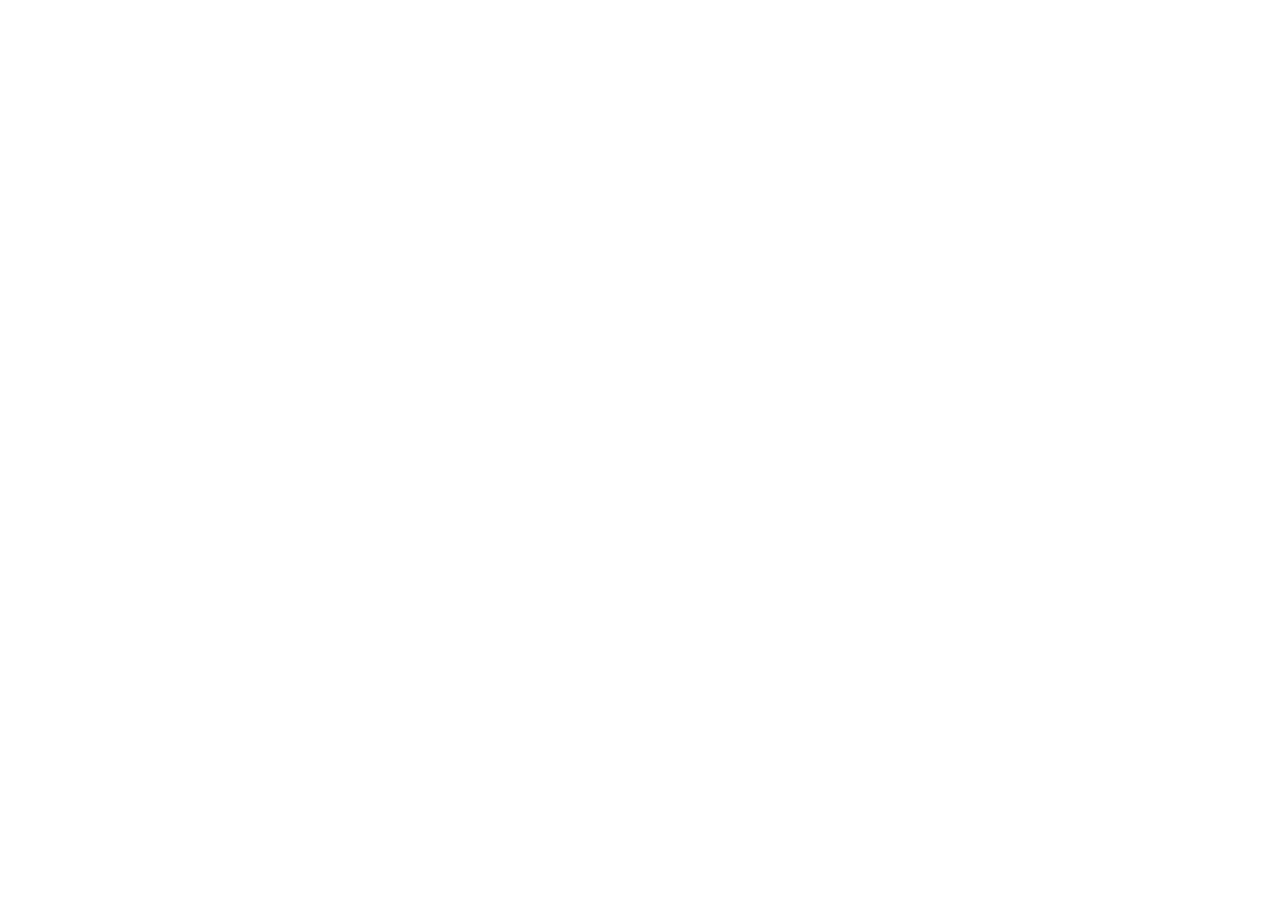
==== index.html @ bff433d9 "Insights/Coach: no savings rate without income, history guard for leaks, debt advice only with known" ====
<!doctype html>
<html lang="en">
  <head>
    <meta charset="UTF-8" />
    <title>Smart Money Organizer</title>
    <meta name="viewport" content="width=device-width, initial-scale=1.0, maximum-scale=1" />
    <link rel="icon" type="image/png" href="/smart-money-organizer/favicon.png" />
    <link rel="manifest" href="/smart-money-organizer/manifest.json" />
    <meta name="theme-color" content="#F5A623" />
    <meta name="apple-mobile-web-app-capable" content="yes" />
    <meta name="apple-mobile-web-app-status-bar-style" content="black-translucent" />
    <meta name="apple-mobile-web-app-title" content="Smart Money Organizer" />
    <link rel="apple-touch-icon" sizes="180x180" href="/smart-money-organizer/apple-touch-icon.png" />
    <link rel="preconnect" href="https://fonts.googleapis.com" />
    <link rel="preconnect" href="https://fonts.gstatic.com" crossorigin />
    <link
      href="https://fonts.googleapis.com/css2?family=Architects+Daughter&family=DM+Sans:ital,opsz,wght@0,9..40,100..1000;1,9..40,100..1000&family=Fira+Code:wght@300..700&family=Geist+Mono:wght@100..900&family=Geist:wght@100..900&family=IBM+Plex+Mono:ital,wght@0,100;0,200;0,300;0,400;0,500;0,600;0,700;1,100;1,200;1,300;1,400;1,500;1,600;1,700&family=IBM+Plex+Sans:ital,wght@0,100..700;1,100..700&family=Inter:ital,opsz,wght@0,14..32,100..900;1,14..32,100..900&family=JetBrains+Mono:ital,wght@0,100..800;1,100..800&family=Libre+Baskerville:ital,wght@0,400;0,700;1,400&family=Lora:ital,wght@0,400..700;1,400..700&family=Merriweather:ital,opsz,wght@0,18..144,300..900;1,18..144,300..900&family=Montserrat:ital,wght@0,100..900;1,100..900&family=Open+Sans:ital,wght@0,300..800;1,300..800&family=Outfit:wght@100..900&family=Oxanium:wght@200..800&family=Playfair+Display:ital,wght@0,400..900;1,400..900&family=Plus+Jakarta+Sans:ital,wght@0,200..800;1,200..800&family=Poppins:ital,wght@0,100;0,200;0,300;0,400;0,500;0,600;0,700;0,800;0,900;1,100;1,200;1,300;1,400;1,500;1,600;1,700;1,800;1,900&family=Roboto+Mono:ital,wght@0,100..700;1,100..700&family=Roboto:ital,wght@0,100..900;1,100..900&family=Source+Code+Pro:ital,wght@0,200..900;1,200..900&family=Source+Serif+4:ital,opsz,wght@0,8..60,200..900;1,8..60,200..900&family=Space+Grotesk:wght@300..700&family=Space+Mono:ital,wght@0,400;0,700;1,400;1,700&display=swap"
      rel="stylesheet"
    />
    <script>window.__SMO_BUNDLE__="/smart-money-organizer/assets/app-67da64e7.js";window.__SMO_LOGO__="/smart-money-organizer/assets/IMG_1887-Bdy14gCk.jpeg";</script>
    <script type="module" crossorigin src="/smart-money-organizer/assets/cloud-de3848f5.js"></script>
    <link rel="stylesheet" crossorigin href="/smart-money-organizer/assets/index-DbsdPpE1.css">
  </head>
  <body>
    <div id="root"></div>
  </body>
</html>
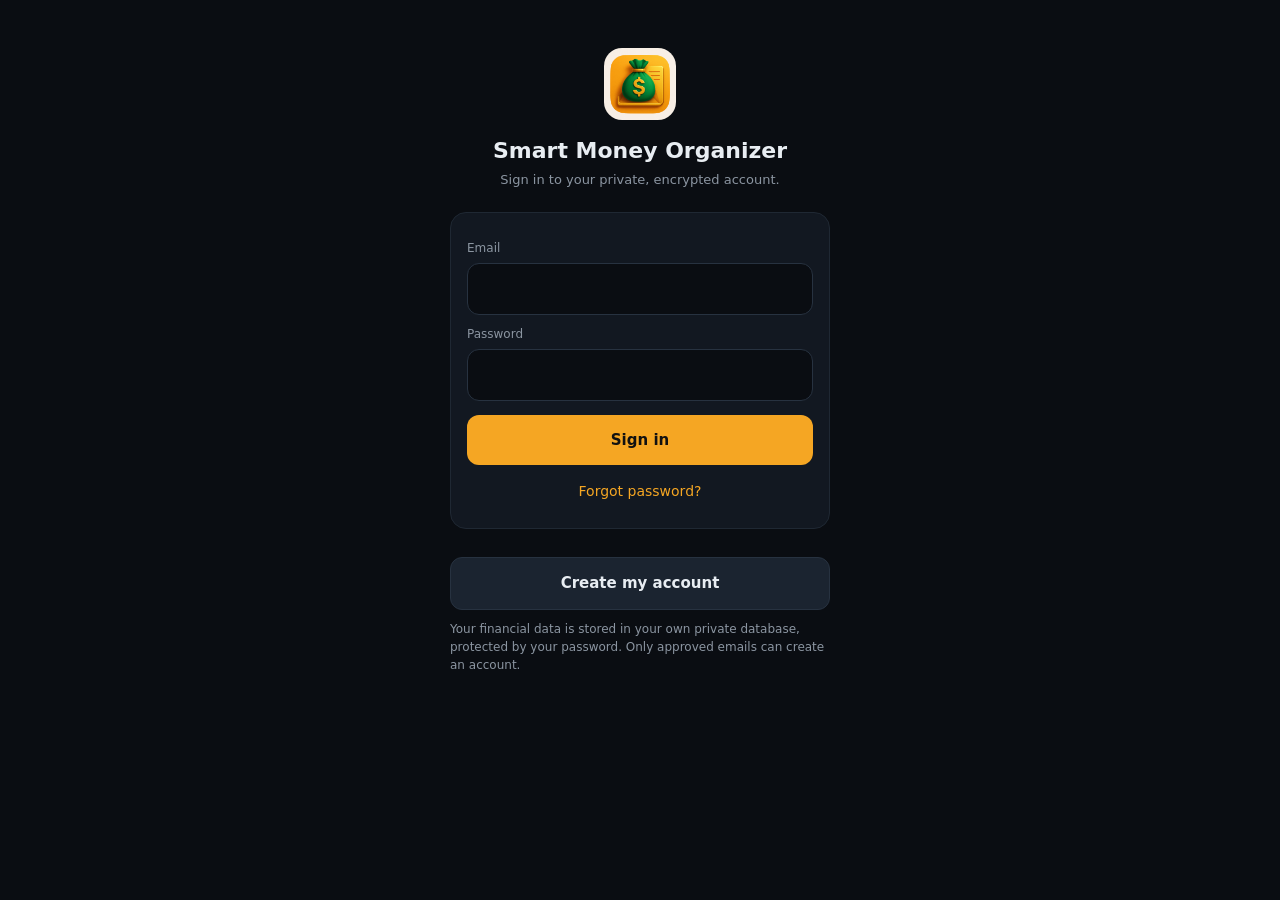
==== commit 6f96f18d: "Use relative asset paths so the app works on a custom domain" ====
--- a/index.html
+++ b/index.html
@@ -4,22 +4,22 @@
     <meta charset="UTF-8" />
     <title>Smart Money Organizer</title>
     <meta name="viewport" content="width=device-width, initial-scale=1.0, maximum-scale=1" />
-    <link rel="icon" type="image/png" href="/smart-money-organizer/favicon.png" />
-    <link rel="manifest" href="/smart-money-organizer/manifest.json" />
+    <link rel="icon" type="image/png" href="./favicon.png" />
+    <link rel="manifest" href="./manifest.json" />
     <meta name="theme-color" content="#F5A623" />
     <meta name="apple-mobile-web-app-capable" content="yes" />
     <meta name="apple-mobile-web-app-status-bar-style" content="black-translucent" />
     <meta name="apple-mobile-web-app-title" content="Smart Money Organizer" />
-    <link rel="apple-touch-icon" sizes="180x180" href="/smart-money-organizer/apple-touch-icon.png" />
+    <link rel="apple-touch-icon" sizes="180x180" href="./apple-touch-icon.png" />
     <link rel="preconnect" href="https://fonts.googleapis.com" />
     <link rel="preconnect" href="https://fonts.gstatic.com" crossorigin />
     <link
       href="https://fonts.googleapis.com/css2?family=Architects+Daughter&family=DM+Sans:ital,opsz,wght@0,9..40,100..1000;1,9..40,100..1000&family=Fira+Code:wght@300..700&family=Geist+Mono:wght@100..900&family=Geist:wght@100..900&family=IBM+Plex+Mono:ital,wght@0,100;0,200;0,300;0,400;0,500;0,600;0,700;1,100;1,200;1,300;1,400;1,500;1,600;1,700&family=IBM+Plex+Sans:ital,wght@0,100..700;1,100..700&family=Inter:ital,opsz,wght@0,14..32,100..900;1,14..32,100..900&family=JetBrains+Mono:ital,wght@0,100..800;1,100..800&family=Libre+Baskerville:ital,wght@0,400;0,700;1,400&family=Lora:ital,wght@0,400..700;1,400..700&family=Merriweather:ital,opsz,wght@0,18..144,300..900;1,18..144,300..900&family=Montserrat:ital,wght@0,100..900;1,100..900&family=Open+Sans:ital,wght@0,300..800;1,300..800&family=Outfit:wght@100..900&family=Oxanium:wght@200..800&family=Playfair+Display:ital,wght@0,400..900;1,400..900&family=Plus+Jakarta+Sans:ital,wght@0,200..800;1,200..800&family=Poppins:ital,wght@0,100;0,200;0,300;0,400;0,500;0,600;0,700;0,800;0,900;1,100;1,200;1,300;1,400;1,500;1,600;1,700;1,800;1,900&family=Roboto+Mono:ital,wght@0,100..700;1,100..700&family=Roboto:ital,wght@0,100..900;1,100..900&family=Source+Code+Pro:ital,wght@0,200..900;1,200..900&family=Source+Serif+4:ital,opsz,wght@0,8..60,200..900;1,8..60,200..900&family=Space+Grotesk:wght@300..700&family=Space+Mono:ital,wght@0,400;0,700;1,400;1,700&display=swap"
       rel="stylesheet"
     />
-    <script>window.__SMO_BUNDLE__="/smart-money-organizer/assets/app-67da64e7.js";window.__SMO_LOGO__="/smart-money-organizer/assets/IMG_1887-Bdy14gCk.jpeg";</script>
-    <script type="module" crossorigin src="/smart-money-organizer/assets/cloud-de3848f5.js"></script>
-    <link rel="stylesheet" crossorigin href="/smart-money-organizer/assets/index-DbsdPpE1.css">
+    <script>window.__SMO_BUNDLE__=new URL("assets/app-7d47dd9f.js",document.baseURI).href;window.__SMO_LOGO__=new URL("assets/IMG_1887-Bdy14gCk.jpeg",document.baseURI).href;</script>
+    <script type="module" crossorigin src="./assets/cloud-d3096a72.js"></script>
+    <link rel="stylesheet" crossorigin href="./assets/index-DbsdPpE1.css">
   </head>
   <body>
     <div id="root"></div>
--- a/assets/index-DbsdPpE1.css
+++ b/assets/index-DbsdPpE1.css
@@ -0,0 +1 @@
+*,:before,:after{--tw-border-spacing-x: 0;--tw-border-spacing-y: 0;--tw-translate-x: 0;--tw-translate-y: 0;--tw-rotate: 0;--tw-skew-x: 0;--tw-skew-y: 0;--tw-scale-x: 1;--tw-scale-y: 1;--tw-pan-x: ;--tw-pan-y: ;--tw-pinch-zoom: ;--tw-scroll-snap-strictness: proximity;--tw-gradient-from-position: ;--tw-gradient-via-position: ;--tw-gradient-to-position: ;--tw-ordinal: ;--tw-slashed-zero: ;--tw-numeric-figure: ;--tw-numeric-spacing: ;--tw-numeric-fraction: ;--tw-ring-inset: ;--tw-ring-offset-width: 0px;--tw-ring-offset-color: #fff;--tw-ring-color: rgb(59 130 246 / .5);--tw-ring-offset-shadow: 0 0 #0000;--tw-ring-shadow: 0 0 #0000;--tw-shadow: 0 0 #0000;--tw-shadow-colored: 0 0 #0000;--tw-blur: ;--tw-brightness: ;--tw-contrast: ;--tw-grayscale: ;--tw-hue-rotate: ;--tw-invert: ;--tw-saturate: ;--tw-sepia: ;--tw-drop-shadow: ;--tw-backdrop-blur: ;--tw-backdrop-brightness: ;--tw-backdrop-contrast: ;--tw-backdrop-grayscale: ;--tw-backdrop-hue-rotate: ;--tw-backdrop-invert: ;--tw-backdrop-opacity: ;--tw-backdrop-saturate: ;--tw-backdrop-sepia: ;--tw-contain-size: ;--tw-contain-layout: ;--tw-contain-paint: ;--tw-contain-style: }::backdrop{--tw-border-spacing-x: 0;--tw-border-spacing-y: 0;--tw-translate-x: 0;--tw-translate-y: 0;--tw-rotate: 0;--tw-skew-x: 0;--tw-skew-y: 0;--tw-scale-x: 1;--tw-scale-y: 1;--tw-pan-x: ;--tw-pan-y: ;--tw-pinch-zoom: ;--tw-scroll-snap-strictness: proximity;--tw-gradient-from-position: ;--tw-gradient-via-position: ;--tw-gradient-to-position: ;--tw-ordinal: ;--tw-slashed-zero: ;--tw-numeric-figure: ;--tw-numeric-spacing: ;--tw-numeric-fraction: ;--tw-ring-inset: ;--tw-ring-offset-width: 0px;--tw-ring-offset-color: #fff;--tw-ring-color: rgb(59 130 246 / .5);--tw-ring-offset-shadow: 0 0 #0000;--tw-ring-shadow: 0 0 #0000;--tw-shadow: 0 0 #0000;--tw-shadow-colored: 0 0 #0000;--tw-blur: ;--tw-brightness: ;--tw-contrast: ;--tw-grayscale: ;--tw-hue-rotate: ;--tw-invert: ;--tw-saturate: ;--tw-sepia: ;--tw-drop-shadow: ;--tw-backdrop-blur: ;--tw-backdrop-brightness: ;--tw-backdrop-contrast: ;--tw-backdrop-grayscale: ;--tw-backdrop-hue-rotate: ;--tw-backdrop-invert: ;--tw-backdrop-opacity: ;--tw-backdrop-saturate: ;--tw-backdrop-sepia: ;--tw-contain-size: ;--tw-contain-layout: ;--tw-contain-paint: ;--tw-contain-style: }*,:before,:after{box-sizing:border-box;border-width:0;border-style:solid;border-color:#e5e7eb}:before,:after{--tw-content: ""}html,:host{line-height:1.5;-webkit-text-size-adjust:100%;-moz-tab-size:4;-o-tab-size:4;tab-size:4;font-family:var(--font-sans);font-feature-settings:normal;font-variation-settings:normal;-webkit-tap-highlight-color:transparent}body{margin:0;line-height:inherit}hr{height:0;color:inherit;border-top-width:1px}abbr:where([title]){-webkit-text-decoration:underline dotted;text-decoration:underline dotted}h1,h2,h3,h4,h5,h6{font-size:inherit;font-weight:inherit}a{color:inherit;text-decoration:inherit}b,strong{font-weight:bolder}code,kbd,samp,pre{font-family:var(--font-mono);font-feature-settings:normal;font-variation-settings:normal;font-size:1em}small{font-size:80%}sub,sup{font-size:75%;line-height:0;position:relative;vertical-align:baseline}sub{bottom:-.25em}sup{top:-.5em}table{text-indent:0;border-color:inherit;border-collapse:collapse}button,input,optgroup,select,textarea{font-family:inherit;font-feature-settings:inherit;font-variation-settings:inherit;font-size:100%;font-weight:inherit;line-height:inherit;letter-spacing:inherit;color:inherit;margin:0;padding:0}button,select{text-transform:none}button,input:where([type=button]),input:where([type=reset]),input:where([type=submit]){-webkit-appearance:button;background-color:transparent;background-image:none}:-moz-focusring{outline:auto}:-moz-ui-invalid{box-shadow:none}progress{vertical-align:baseline}::-webkit-inner-spin-button,::-webkit-outer-spin-button{height:auto}[type=search]{-webkit-appearance:textfield;outline-offset:-2px}::-webkit-search-decoration{-webkit-appearance:none}::-webkit-file-upload-button{-webkit-appearance:button;font:inherit}summary{display:list-item}blockquote,dl,dd,h1,h2,h3,h4,h5,h6,hr,figure,p,pre{margin:0}fieldset{margin:0;padding:0}legend{padding:0}ol,ul,menu{list-style:none;margin:0;padding:0}dialog{padding:0}textarea{resize:vertical}input::-moz-placeholder,textarea::-moz-placeholder{opacity:1;color:#9ca3af}input::placeholder,textarea::placeholder{opacity:1;color:#9ca3af}button,[role=button]{cursor:pointer}:disabled{cursor:default}img,svg,video,canvas,audio,iframe,embed,object{display:block;vertical-align:middle}img,video{max-width:100%;height:auto}[hidden]:where(:not([hidden=until-found])){display:none}:root{--background: 220 20% 8%;--foreground: 210 15% 92%;--card: 220 18% 11%;--card-foreground: 210 15% 92%;--popover: 220 18% 11%;--popover-foreground: 210 15% 92%;--primary: 38 95% 54%;--primary-foreground: 220 20% 8%;--secondary: 220 16% 16%;--secondary-foreground: 210 15% 75%;--muted: 220 16% 16%;--muted-foreground: 210 10% 55%;--accent: 38 95% 54%;--accent-foreground: 220 20% 8%;--destructive: 0 72% 58%;--destructive-foreground: 0 0% 100%;--border: 220 14% 18%;--input: 220 14% 18%;--ring: 38 95% 54%;--radius: .75rem;--emerald: 145 63% 42%;--emerald-glow: 145 63% 42%;--gold: 38 95% 54%;--red: 0 72% 58%;--blue: 210 80% 58%;--purple: 265 70% 65%;--surface-0: 220 20% 6%;--surface-1: 220 18% 9%;--surface-2: 220 16% 12%;--surface-3: 220 14% 16%;--text-primary: 210 15% 92%;--text-muted: 210 10% 55%;--text-faint: 210 8% 35%}.dark{--background: 220 20% 6%;--foreground: 210 15% 92%;--card: 220 18% 9%;--card-foreground: 210 15% 92%;--popover: 220 18% 9%;--popover-foreground: 210 15% 92%;--primary: 38 95% 54%;--primary-foreground: 220 20% 6%;--secondary: 220 16% 14%;--secondary-foreground: 210 15% 75%;--muted: 220 16% 14%;--muted-foreground: 210 10% 50%;--accent: 38 95% 54%;--accent-foreground: 220 20% 6%;--destructive: 0 72% 58%;--destructive-foreground: 0 0% 100%;--border: 220 14% 16%;--input: 220 14% 16%;--ring: 38 95% 54%}*{--tw-border-opacity: 1;border-color:hsl(var(--border) / var(--tw-border-opacity, 1))}html{-webkit-font-smoothing:antialiased;-moz-osx-font-smoothing:grayscale;scroll-behavior:smooth}body{--tw-bg-opacity: 1;background-color:hsl(var(--background) / var(--tw-bg-opacity, 1));--tw-text-opacity: 1;color:hsl(var(--foreground) / var(--tw-text-opacity, 1));font-family:Inter,SF Pro Display,-apple-system,BlinkMacSystemFont,sans-serif;overflow-x:hidden;padding-bottom:env(safe-area-inset-bottom)}#root{min-height:100dvh;display:flex;flex-direction:column}@keyframes ring-fill{0%{stroke-dashoffset:283}to{stroke-dashoffset:var(--target-offset)}}@keyframes pulse-emerald{0%,to{box-shadow:0 0 #f9a71a4d}50%{box-shadow:0 0 0 8px #f9a71a00}}.coach-pulse{animation:pulse-emerald 2s ease-in-out infinite}@keyframes slide-up{0%{transform:translateY(100%);opacity:0}to{transform:translateY(0);opacity:1}}@keyframes count-up{0%{opacity:0;transform:translateY(8px)}to{opacity:1;transform:translateY(0)}}.bottom-nav{padding-bottom:max(.75rem,env(safe-area-inset-bottom))}.scrollbar-hide::-webkit-scrollbar{display:none}.scrollbar-hide{-ms-overflow-style:none;scrollbar-width:none}.negative{color:#e14747}.warning{color:#f9a71a}.sr-only{position:absolute;width:1px;height:1px;padding:0;margin:-1px;overflow:hidden;clip:rect(0,0,0,0);white-space:nowrap;border-width:0}.pointer-events-none{pointer-events:none}.pointer-events-auto{pointer-events:auto}.visible{visibility:visible}.invisible{visibility:hidden}.fixed{position:fixed}.absolute{position:absolute}.relative{position:relative}.inset-0{inset:0}.inset-x-0{left:0;right:0}.inset-y-0{top:0;bottom:0}.-bottom-12{bottom:-3rem}.-left-12{left:-3rem}.-right-12{right:-3rem}.-top-12{top:-3rem}.bottom-0{bottom:0}.bottom-16{bottom:4rem}.bottom-24{bottom:6rem}.left-0{left:0}.left-1{left:.25rem}.left-1\/2{left:50%}.left-2{left:.5rem}.left-3{left:.75rem}.left-\[50\%\]{left:50%}.right-0{right:0}.right-1{right:.25rem}.right-2{right:.5rem}.right-3{right:.75rem}.right-4{right:1rem}.top-0{top:0}.top-1\.5{top:.375rem}.top-1\/2{top:50%}.top-2{top:.5rem}.top-3\.5{top:.875rem}.top-4{top:1rem}.top-\[1px\]{top:1px}.top-\[50\%\]{top:50%}.top-\[60\%\]{top:60%}.top-full{top:100%}.-z-10{z-index:-10}.z-10{z-index:10}.z-20{z-index:20}.z-40{z-index:40}.z-50{z-index:50}.z-\[100\]{z-index:100}.z-\[1\]{z-index:1}.-mx-1{margin-left:-.25rem;margin-right:-.25rem}.mx-2{margin-left:.5rem;margin-right:.5rem}.mx-3\.5{margin-left:.875rem;margin-right:.875rem}.mx-4{margin-left:1rem;margin-right:1rem}.mx-auto{margin-left:auto;margin-right:auto}.my-0\.5{margin-top:.125rem;margin-bottom:.125rem}.my-1{margin-top:.25rem;margin-bottom:.25rem}.-ml-4{margin-left:-1rem}.-mt-4{margin-top:-1rem}.mb-1{margin-bottom:.25rem}.mb-2{margin-bottom:.5rem}.mb-3{margin-bottom:.75rem}.mb-4{margin-bottom:1rem}.ml-1{margin-left:.25rem}.ml-2{margin-left:.5rem}.ml-auto{margin-left:auto}.mr-2{margin-right:.5rem}.mt-0\.5{margin-top:.125rem}.mt-1{margin-top:.25rem}.mt-1\.5{margin-top:.375rem}.mt-2{margin-top:.5rem}.mt-24{margin-top:6rem}.mt-3{margin-top:.75rem}.mt-4{margin-top:1rem}.mt-6{margin-top:1.5rem}.mt-8{margin-top:2rem}.mt-auto{margin-top:auto}.block{display:block}.inline{display:inline}.flex{display:flex}.inline-flex{display:inline-flex}.table{display:table}.grid{display:grid}.hidden{display:none}.aspect-square{aspect-ratio:1 / 1}.aspect-video{aspect-ratio:16 / 9}.size-4{width:1rem;height:1rem}.h-1{height:.25rem}.h-1\.5{height:.375rem}.h-10{height:2.5rem}.h-11{height:2.75rem}.h-12{height:3rem}.h-14{height:3.5rem}.h-16{height:4rem}.h-2{height:.5rem}.h-2\.5{height:.625rem}.h-20{height:5rem}.h-3{height:.75rem}.h-3\.5{height:.875rem}.h-32{height:8rem}.h-4{height:1rem}.h-40{height:10rem}.h-5{height:1.25rem}.h-6{height:1.5rem}.h-7{height:1.75rem}.h-8{height:2rem}.h-9{height:2.25rem}.h-\[100dvh\]{height:100dvh}.h-\[1px\]{height:1px}.h-\[var\(--radix-navigation-menu-viewport-height\)\]{height:var(--radix-navigation-menu-viewport-height)}.h-\[var\(--radix-select-trigger-height\)\]{height:var(--radix-select-trigger-height)}.h-auto{height:auto}.h-full{height:100%}.h-px{height:1px}.h-svh{height:100svh}.max-h-24{max-height:6rem}.max-h-\[--radix-context-menu-content-available-height\]{max-height:var(--radix-context-menu-content-available-height)}.max-h-\[--radix-select-content-available-height\]{max-height:var(--radix-select-content-available-height)}.max-h-\[300px\]{max-height:300px}.max-h-\[90vh\]{max-height:90vh}.max-h-\[92vh\]{max-height:92vh}.max-h-\[var\(--radix-dropdown-menu-content-available-height\)\]{max-height:var(--radix-dropdown-menu-content-available-height)}.max-h-screen{max-height:100vh}.min-h-0{min-height:0px}.min-h-10{min-height:2.5rem}.min-h-8{min-height:2rem}.min-h-9{min-height:2.25rem}.min-h-\[80px\]{min-height:80px}.min-h-dvh{min-height:100dvh}.min-h-screen{min-height:100vh}.min-h-svh{min-height:100svh}.w-0{width:0px}.w-1{width:.25rem}.w-10{width:2.5rem}.w-11{width:2.75rem}.w-12{width:3rem}.w-14{width:3.5rem}.w-16{width:4rem}.w-2{width:.5rem}.w-2\.5{width:.625rem}.w-3{width:.75rem}.w-3\.5{width:.875rem}.w-3\/4{width:75%}.w-32{width:8rem}.w-36{width:9rem}.w-4{width:1rem}.w-40{width:10rem}.w-5{width:1.25rem}.w-6{width:1.5rem}.w-64{width:16rem}.w-7{width:1.75rem}.w-72{width:18rem}.w-8{width:2rem}.w-9{width:2.25rem}.w-\[100px\]{width:100px}.w-\[1px\]{width:1px}.w-\[var\(--sidebar-width\)\]{width:var(--sidebar-width)}.w-auto{width:auto}.w-full{width:100%}.w-max{width:-moz-max-content;width:max-content}.w-px{width:1px}.min-w-0{min-width:0px}.min-w-10{min-width:2.5rem}.min-w-11{min-width:2.75rem}.min-w-5{min-width:1.25rem}.min-w-9{min-width:2.25rem}.min-w-\[12rem\]{min-width:12rem}.min-w-\[8rem\]{min-width:8rem}.min-w-\[var\(--radix-select-trigger-width\)\]{min-width:var(--radix-select-trigger-width)}.max-w-\[160px\]{max-width:160px}.max-w-\[180px\]{max-width:180px}.max-w-\[80\%\]{max-width:80%}.max-w-\[var\(--skeleton-width\)\]{max-width:var(--skeleton-width)}.max-w-lg{max-width:32rem}.max-w-max{max-width:-moz-max-content;max-width:max-content}.max-w-md{max-width:28rem}.max-w-sm{max-width:24rem}.max-w-xs{max-width:20rem}.flex-1{flex:1 1 0%}.shrink-0{flex-shrink:0}.grow{flex-grow:1}.grow-0{flex-grow:0}.basis-full{flex-basis:100%}.caption-bottom{caption-side:bottom}.border-collapse{border-collapse:collapse}.origin-\[--radix-context-menu-content-transform-origin\]{transform-origin:var(--radix-context-menu-content-transform-origin)}.origin-\[--radix-dropdown-menu-content-transform-origin\]{transform-origin:var(--radix-dropdown-menu-content-transform-origin)}.origin-\[--radix-hover-card-content-transform-origin\]{transform-origin:var(--radix-hover-card-content-transform-origin)}.origin-\[--radix-menubar-content-transform-origin\]{transform-origin:var(--radix-menubar-content-transform-origin)}.origin-\[--radix-popover-content-transform-origin\]{transform-origin:var(--radix-popover-content-transform-origin)}.origin-\[--radix-select-content-transform-origin\]{transform-origin:var(--radix-select-content-transform-origin)}.origin-\[--radix-tooltip-content-transform-origin\]{transform-origin:var(--radix-tooltip-content-transform-origin)}.-translate-x-1\/2{--tw-translate-x: -50%;transform:translate(var(--tw-translate-x),var(--tw-translate-y)) rotate(var(--tw-rotate)) skew(var(--tw-skew-x)) skewY(var(--tw-skew-y)) scaleX(var(--tw-scale-x)) scaleY(var(--tw-scale-y))}.-translate-x-px{--tw-translate-x: -1px;transform:translate(var(--tw-translate-x),var(--tw-translate-y)) rotate(var(--tw-rotate)) skew(var(--tw-skew-x)) skewY(var(--tw-skew-y)) scaleX(var(--tw-scale-x)) scaleY(var(--tw-scale-y))}.-translate-y-1\/2{--tw-translate-y: -50%;transform:translate(var(--tw-translate-x),var(--tw-translate-y)) rotate(var(--tw-rotate)) skew(var(--tw-skew-x)) skewY(var(--tw-skew-y)) scaleX(var(--tw-scale-x)) scaleY(var(--tw-scale-y))}.translate-x-\[-50\%\]{--tw-translate-x: -50%;transform:translate(var(--tw-translate-x),var(--tw-translate-y)) rotate(var(--tw-rotate)) skew(var(--tw-skew-x)) skewY(var(--tw-skew-y)) scaleX(var(--tw-scale-x)) scaleY(var(--tw-scale-y))}.translate-x-px{--tw-translate-x: 1px;transform:translate(var(--tw-translate-x),var(--tw-translate-y)) rotate(var(--tw-rotate)) skew(var(--tw-skew-x)) skewY(var(--tw-skew-y)) scaleX(var(--tw-scale-x)) scaleY(var(--tw-scale-y))}.translate-y-\[-50\%\]{--tw-translate-y: -50%;transform:translate(var(--tw-translate-x),var(--tw-translate-y)) rotate(var(--tw-rotate)) skew(var(--tw-skew-x)) skewY(var(--tw-skew-y)) scaleX(var(--tw-scale-x)) scaleY(var(--tw-scale-y))}.-rotate-90{--tw-rotate: -90deg;transform:translate(var(--tw-translate-x),var(--tw-translate-y)) rotate(var(--tw-rotate)) skew(var(--tw-skew-x)) skewY(var(--tw-skew-y)) scaleX(var(--tw-scale-x)) scaleY(var(--tw-scale-y))}.rotate-45{--tw-rotate: 45deg;transform:translate(var(--tw-translate-x),var(--tw-translate-y)) rotate(var(--tw-rotate)) skew(var(--tw-skew-x)) skewY(var(--tw-skew-y)) scaleX(var(--tw-scale-x)) scaleY(var(--tw-scale-y))}.rotate-90{--tw-rotate: 90deg;transform:translate(var(--tw-translate-x),var(--tw-translate-y)) rotate(var(--tw-rotate)) skew(var(--tw-skew-x)) skewY(var(--tw-skew-y)) scaleX(var(--tw-scale-x)) scaleY(var(--tw-scale-y))}.transform{transform:translate(var(--tw-translate-x),var(--tw-translate-y)) rotate(var(--tw-rotate)) skew(var(--tw-skew-x)) skewY(var(--tw-skew-y)) scaleX(var(--tw-scale-x)) scaleY(var(--tw-scale-y))}@keyframes bounce{0%,to{transform:translateY(-25%);animation-timing-function:cubic-bezier(.8,0,1,1)}50%{transform:none;animation-timing-function:cubic-bezier(0,0,.2,1)}}.animate-bounce{animation:bounce 1s infinite}@keyframes pulse{50%{opacity:.5}}.animate-pulse{animation:pulse 2s cubic-bezier(.4,0,.6,1) infinite}.cursor-default{cursor:default}.cursor-pointer{cursor:pointer}.touch-none{touch-action:none}.select-none{-webkit-user-select:none;-moz-user-select:none;user-select:none}.resize-none{resize:none}.list-none{list-style-type:none}.grid-cols-2{grid-template-columns:repeat(2,minmax(0,1fr))}.grid-cols-3{grid-template-columns:repeat(3,minmax(0,1fr))}.flex-row{flex-direction:row}.flex-col{flex-direction:column}.flex-col-reverse{flex-direction:column-reverse}.flex-wrap{flex-wrap:wrap}.items-start{align-items:flex-start}.items-end{align-items:flex-end}.items-center{align-items:center}.items-stretch{align-items:stretch}.justify-start{justify-content:flex-start}.justify-end{justify-content:flex-end}.justify-center{justify-content:center}.justify-between{justify-content:space-between}.justify-around{justify-content:space-around}.gap-0\.5{gap:.125rem}.gap-1{gap:.25rem}.gap-1\.5{gap:.375rem}.gap-2{gap:.5rem}.gap-3{gap:.75rem}.gap-4{gap:1rem}.gap-6{gap:1.5rem}.space-x-1>:not([hidden])~:not([hidden]){--tw-space-x-reverse: 0;margin-right:calc(.25rem * var(--tw-space-x-reverse));margin-left:calc(.25rem * calc(1 - var(--tw-space-x-reverse)))}.space-x-4>:not([hidden])~:not([hidden]){--tw-space-x-reverse: 0;margin-right:calc(1rem * var(--tw-space-x-reverse));margin-left:calc(1rem * calc(1 - var(--tw-space-x-reverse)))}.space-y-1>:not([hidden])~:not([hidden]){--tw-space-y-reverse: 0;margin-top:calc(.25rem * calc(1 - var(--tw-space-y-reverse)));margin-bottom:calc(.25rem * var(--tw-space-y-reverse))}.space-y-1\.5>:not([hidden])~:not([hidden]){--tw-space-y-reverse: 0;margin-top:calc(.375rem * calc(1 - var(--tw-space-y-reverse)));margin-bottom:calc(.375rem * var(--tw-space-y-reverse))}.space-y-2>:not([hidden])~:not([hidden]){--tw-space-y-reverse: 0;margin-top:calc(.5rem * calc(1 - var(--tw-space-y-reverse)));margin-bottom:calc(.5rem * var(--tw-space-y-reverse))}.space-y-2\.5>:not([hidden])~:not([hidden]){--tw-space-y-reverse: 0;margin-top:calc(.625rem * calc(1 - var(--tw-space-y-reverse)));margin-bottom:calc(.625rem * var(--tw-space-y-reverse))}.space-y-3>:not([hidden])~:not([hidden]){--tw-space-y-reverse: 0;margin-top:calc(.75rem * calc(1 - var(--tw-space-y-reverse)));margin-bottom:calc(.75rem * var(--tw-space-y-reverse))}.space-y-4>:not([hidden])~:not([hidden]){--tw-space-y-reverse: 0;margin-top:calc(1rem * calc(1 - var(--tw-space-y-reverse)));margin-bottom:calc(1rem * var(--tw-space-y-reverse))}.overflow-auto{overflow:auto}.overflow-hidden{overflow:hidden}.overflow-y-auto{overflow-y:auto}.overflow-x-hidden{overflow-x:hidden}.truncate{overflow:hidden;text-overflow:ellipsis;white-space:nowrap}.whitespace-nowrap{white-space:nowrap}.break-words{overflow-wrap:break-word}.rounded{border-radius:.25rem}.rounded-2xl{border-radius:1rem}.rounded-\[2px\]{border-radius:2px}.rounded-\[inherit\]{border-radius:inherit}.rounded-full{border-radius:9999px}.rounded-lg{border-radius:.5625rem}.rounded-md{border-radius:.375rem}.rounded-sm{border-radius:.1875rem}.rounded-xl{border-radius:.75rem}.rounded-t-\[10px\]{border-top-left-radius:10px;border-top-right-radius:10px}.rounded-tl-sm{border-top-left-radius:.1875rem}.rounded-tr-sm{border-top-right-radius:.1875rem}.border{border-width:1px}.border-2{border-width:2px}.border-\[1\.5px\]{border-width:1.5px}.border-y{border-top-width:1px;border-bottom-width:1px}.border-b{border-bottom-width:1px}.border-l{border-left-width:1px}.border-r{border-right-width:1px}.border-t{border-top-width:1px}.border-dashed{border-style:dashed}.border-\[--color-border\]{border-color:var(--color-border)}.border-background{--tw-border-opacity: 1;border-color:hsl(var(--background) / var(--tw-border-opacity, 1))}.border-border{--tw-border-opacity: 1;border-color:hsl(var(--border) / var(--tw-border-opacity, 1))}.border-border\/50{border-color:hsl(var(--border) / .5)}.border-card-border{--tw-border-opacity: 1;border-color:hsl(var(--card-border) / var(--tw-border-opacity, 1))}.border-destructive{--tw-border-opacity: 1;border-color:hsl(var(--destructive) / var(--tw-border-opacity, 1))}.border-destructive-border{border-color:var(--destructive-border)}.border-destructive\/50{border-color:hsl(var(--destructive) / .5)}.border-input{--tw-border-opacity: 1;border-color:hsl(var(--input) / var(--tw-border-opacity, 1))}.border-primary{--tw-border-opacity: 1;border-color:hsl(var(--primary) / var(--tw-border-opacity, 1))}.border-primary-border{border-color:var(--primary-border)}.border-primary\/20{border-color:hsl(var(--primary) / .2)}.border-primary\/40{border-color:hsl(var(--primary) / .4)}.border-red-500{--tw-border-opacity: 1;border-color:rgb(239 68 68 / var(--tw-border-opacity, 1))}.border-red-500\/20{border-color:#ef444433}.border-red-500\/30{border-color:#ef44444d}.border-secondary-border{border-color:var(--secondary-border)}.border-sidebar-border{--tw-border-opacity: 1;border-color:hsl(var(--sidebar-border) / var(--tw-border-opacity, 1))}.border-transparent{border-color:transparent}.border-yellow-500\/20{border-color:#eab30833}.border-l-transparent{border-left-color:transparent}.border-t-transparent{border-top-color:transparent}.bg-\[--color-bg\]{background-color:var(--color-bg)}.bg-accent{--tw-bg-opacity: 1;background-color:hsl(var(--accent) / var(--tw-bg-opacity, 1))}.bg-background{--tw-bg-opacity: 1;background-color:hsl(var(--background) / var(--tw-bg-opacity, 1))}.bg-black\/80{background-color:#000c}.bg-border{--tw-bg-opacity: 1;background-color:hsl(var(--border) / var(--tw-bg-opacity, 1))}.bg-card{--tw-bg-opacity: 1;background-color:hsl(var(--card) / var(--tw-bg-opacity, 1))}.bg-destructive{--tw-bg-opacity: 1;background-color:hsl(var(--destructive) / var(--tw-bg-opacity, 1))}.bg-foreground{--tw-bg-opacity: 1;background-color:hsl(var(--foreground) / var(--tw-bg-opacity, 1))}.bg-gray-50{--tw-bg-opacity: 1;background-color:rgb(249 250 251 / var(--tw-bg-opacity, 1))}.bg-green-500\/10{background-color:#22c55e1a}.bg-muted{--tw-bg-opacity: 1;background-color:hsl(var(--muted) / var(--tw-bg-opacity, 1))}.bg-muted\/50{background-color:hsl(var(--muted) / .5)}.bg-popover{--tw-bg-opacity: 1;background-color:hsl(var(--popover) / var(--tw-bg-opacity, 1))}.bg-primary{--tw-bg-opacity: 1;background-color:hsl(var(--primary) / var(--tw-bg-opacity, 1))}.bg-primary\/10{background-color:hsl(var(--primary) / .1)}.bg-primary\/20{background-color:hsl(var(--primary) / .2)}.bg-primary\/5{background-color:hsl(var(--primary) / .05)}.bg-primary\/60{background-color:hsl(var(--primary) / .6)}.bg-red-500\/10{background-color:#ef44441a}.bg-red-500\/20{background-color:#ef444433}.bg-red-500\/5{background-color:#ef44440d}.bg-red-500\/50{background-color:#ef444480}.bg-secondary{--tw-bg-opacity: 1;background-color:hsl(var(--secondary) / var(--tw-bg-opacity, 1))}.bg-sidebar{--tw-bg-opacity: 1;background-color:hsl(var(--sidebar) / var(--tw-bg-opacity, 1))}.bg-sidebar-border{--tw-bg-opacity: 1;background-color:hsl(var(--sidebar-border) / var(--tw-bg-opacity, 1))}.bg-transparent{background-color:transparent}.bg-yellow-400{--tw-bg-opacity: 1;background-color:rgb(250 204 21 / var(--tw-bg-opacity, 1))}.bg-yellow-500\/10{background-color:#eab3081a}.bg-yellow-500\/20{background-color:#eab30833}.bg-yellow-500\/5{background-color:#eab3080d}.fill-current{fill:currentColor}.p-0{padding:0}.p-1{padding:.25rem}.p-1\.5{padding:.375rem}.p-2{padding:.5rem}.p-3{padding:.75rem}.p-4{padding:1rem}.p-5{padding:1.25rem}.p-6{padding:1.5rem}.p-\[1px\]{padding:1px}.px-1{padding-left:.25rem;padding-right:.25rem}.px-1\.5{padding-left:.375rem;padding-right:.375rem}.px-2{padding-left:.5rem;padding-right:.5rem}.px-2\.5{padding-left:.625rem;padding-right:.625rem}.px-3{padding-left:.75rem;padding-right:.75rem}.px-4{padding-left:1rem;padding-right:1rem}.px-5{padding-left:1.25rem;padding-right:1.25rem}.px-6{padding-left:1.5rem;padding-right:1.5rem}.px-8{padding-left:2rem;padding-right:2rem}.py-0\.5{padding-top:.125rem;padding-bottom:.125rem}.py-1{padding-top:.25rem;padding-bottom:.25rem}.py-1\.5{padding-top:.375rem;padding-bottom:.375rem}.py-12{padding-top:3rem;padding-bottom:3rem}.py-2{padding-top:.5rem;padding-bottom:.5rem}.py-2\.5{padding-top:.625rem;padding-bottom:.625rem}.py-3{padding-top:.75rem;padding-bottom:.75rem}.py-4{padding-top:1rem;padding-bottom:1rem}.py-6{padding-top:1.5rem;padding-bottom:1.5rem}.py-8{padding-top:2rem;padding-bottom:2rem}.pb-1{padding-bottom:.25rem}.pb-2{padding-bottom:.5rem}.pb-20{padding-bottom:5rem}.pb-3{padding-bottom:.75rem}.pb-32{padding-bottom:8rem}.pb-4{padding-bottom:1rem}.pb-8{padding-bottom:2rem}.pl-2\.5{padding-left:.625rem}.pl-4{padding-left:1rem}.pl-6{padding-left:1.5rem}.pl-7{padding-left:1.75rem}.pl-8{padding-left:2rem}.pr-2{padding-right:.5rem}.pr-2\.5{padding-right:.625rem}.pr-8{padding-right:2rem}.pt-0{padding-top:0}.pt-1{padding-top:.25rem}.pt-12{padding-top:3rem}.pt-16{padding-top:4rem}.pt-2{padding-top:.5rem}.pt-3{padding-top:.75rem}.pt-4{padding-top:1rem}.pt-6{padding-top:1.5rem}.text-left{text-align:left}.text-center{text-align:center}.text-right{text-align:right}.align-middle{vertical-align:middle}.font-mono{font-family:var(--font-mono)}.text-2xl{font-size:1.5rem;line-height:2rem}.text-3xl{font-size:1.875rem;line-height:2.25rem}.text-4xl{font-size:2.25rem;line-height:2.5rem}.text-\[0\.8rem\]{font-size:.8rem}.text-\[10px\]{font-size:10px}.text-\[11px\]{font-size:11px}.text-\[9px\]{font-size:9px}.text-base{font-size:1rem;line-height:1.5rem}.text-lg{font-size:1.125rem;line-height:1.75rem}.text-sm{font-size:.875rem;line-height:1.25rem}.text-xl{font-size:1.25rem;line-height:1.75rem}.text-xs{font-size:.75rem;line-height:1rem}.font-bold{font-weight:700}.font-medium{font-weight:500}.font-normal{font-weight:400}.font-semibold{font-weight:600}.capitalize{text-transform:capitalize}.tabular-nums{--tw-numeric-spacing: tabular-nums;font-variant-numeric:var(--tw-ordinal) var(--tw-slashed-zero) var(--tw-numeric-figure) var(--tw-numeric-spacing) var(--tw-numeric-fraction)}.leading-none{line-height:1}.leading-relaxed{line-height:1.625}.leading-tight{line-height:1.25}.tracking-tight{letter-spacing:-.025em}.tracking-wide{letter-spacing:.025em}.tracking-widest{letter-spacing:.1em}.text-accent-foreground{--tw-text-opacity: 1;color:hsl(var(--accent-foreground) / var(--tw-text-opacity, 1))}.text-blue-400{--tw-text-opacity: 1;color:rgb(96 165 250 / var(--tw-text-opacity, 1))}.text-card-foreground{--tw-text-opacity: 1;color:hsl(var(--card-foreground) / var(--tw-text-opacity, 1))}.text-current{color:currentColor}.text-destructive{--tw-text-opacity: 1;color:hsl(var(--destructive) / var(--tw-text-opacity, 1))}.text-destructive-foreground{--tw-text-opacity: 1;color:hsl(var(--destructive-foreground) / var(--tw-text-opacity, 1))}.text-foreground{--tw-text-opacity: 1;color:hsl(var(--foreground) / var(--tw-text-opacity, 1))}.text-foreground\/50{color:hsl(var(--foreground) / .5)}.text-gray-600{--tw-text-opacity: 1;color:rgb(75 85 99 / var(--tw-text-opacity, 1))}.text-gray-900{--tw-text-opacity: 1;color:rgb(17 24 39 / var(--tw-text-opacity, 1))}.text-green-400{--tw-text-opacity: 1;color:rgb(74 222 128 / var(--tw-text-opacity, 1))}.text-muted-foreground{--tw-text-opacity: 1;color:hsl(var(--muted-foreground) / var(--tw-text-opacity, 1))}.text-muted-foreground\/30{color:hsl(var(--muted-foreground) / .3)}.text-muted-foreground\/60{color:hsl(var(--muted-foreground) / .6)}.text-orange-400{--tw-text-opacity: 1;color:rgb(251 146 60 / var(--tw-text-opacity, 1))}.text-popover-foreground{--tw-text-opacity: 1;color:hsl(var(--popover-foreground) / var(--tw-text-opacity, 1))}.text-primary{--tw-text-opacity: 1;color:hsl(var(--primary) / var(--tw-text-opacity, 1))}.text-primary-foreground{--tw-text-opacity: 1;color:hsl(var(--primary-foreground) / var(--tw-text-opacity, 1))}.text-primary\/70{color:hsl(var(--primary) / .7)}.text-red-400{--tw-text-opacity: 1;color:rgb(248 113 113 / var(--tw-text-opacity, 1))}.text-red-500{--tw-text-opacity: 1;color:rgb(239 68 68 / var(--tw-text-opacity, 1))}.text-secondary-foreground{--tw-text-opacity: 1;color:hsl(var(--secondary-foreground) / var(--tw-text-opacity, 1))}.text-sidebar-foreground{--tw-text-opacity: 1;color:hsl(var(--sidebar-foreground) / var(--tw-text-opacity, 1))}.text-sidebar-foreground\/70{color:hsl(var(--sidebar-foreground) / .7)}.text-yellow-400{--tw-text-opacity: 1;color:rgb(250 204 21 / var(--tw-text-opacity, 1))}.line-through{text-decoration-line:line-through}.opacity-0{opacity:0}.opacity-50{opacity:.5}.opacity-60{opacity:.6}.opacity-70{opacity:.7}.opacity-90{opacity:.9}.shadow-\[0_0_0_1px_hsl\(var\(--sidebar-border\)\)\]{--tw-shadow: 0 0 0 1px hsl(var(--sidebar-border));--tw-shadow-colored: 0 0 0 1px var(--tw-shadow-color);box-shadow:var(--tw-ring-offset-shadow, 0 0 #0000),var(--tw-ring-shadow, 0 0 #0000),var(--tw-shadow)}.shadow-lg{--tw-shadow: 0 10px 15px -3px rgb(0 0 0 / .1), 0 4px 6px -4px rgb(0 0 0 / .1);--tw-shadow-colored: 0 10px 15px -3px var(--tw-shadow-color), 0 4px 6px -4px var(--tw-shadow-color);box-shadow:var(--tw-ring-offset-shadow, 0 0 #0000),var(--tw-ring-shadow, 0 0 #0000),var(--tw-shadow)}.shadow-md{--tw-shadow: 0 4px 6px -1px rgb(0 0 0 / .1), 0 2px 4px -2px rgb(0 0 0 / .1);--tw-shadow-colored: 0 4px 6px -1px var(--tw-shadow-color), 0 2px 4px -2px var(--tw-shadow-color);box-shadow:var(--tw-ring-offset-shadow, 0 0 #0000),var(--tw-ring-shadow, 0 0 #0000),var(--tw-shadow)}.shadow-none{--tw-shadow: 0 0 #0000;--tw-shadow-colored: 0 0 #0000;box-shadow:var(--tw-ring-offset-shadow, 0 0 #0000),var(--tw-ring-shadow, 0 0 #0000),var(--tw-shadow)}.shadow-sm{--tw-shadow: 0 1px 2px 0 rgb(0 0 0 / .05);--tw-shadow-colored: 0 1px 2px 0 var(--tw-shadow-color);box-shadow:var(--tw-ring-offset-shadow, 0 0 #0000),var(--tw-ring-shadow, 0 0 #0000),var(--tw-shadow)}.shadow-xl{--tw-shadow: 0 20px 25px -5px rgb(0 0 0 / .1), 0 8px 10px -6px rgb(0 0 0 / .1);--tw-shadow-colored: 0 20px 25px -5px var(--tw-shadow-color), 0 8px 10px -6px var(--tw-shadow-color);box-shadow:var(--tw-ring-offset-shadow, 0 0 #0000),var(--tw-ring-shadow, 0 0 #0000),var(--tw-shadow)}.shadow-primary\/30{--tw-shadow-color: hsl(var(--primary) / .3);--tw-shadow: var(--tw-shadow-colored)}.outline-none{outline:2px solid transparent;outline-offset:2px}.outline{outline-style:solid}.outline-2{outline-width:2px}.outline-offset-2{outline-offset:2px}.outline-transparent{outline-color:transparent}.ring-0{--tw-ring-offset-shadow: var(--tw-ring-inset) 0 0 0 var(--tw-ring-offset-width) var(--tw-ring-offset-color);--tw-ring-shadow: var(--tw-ring-inset) 0 0 0 calc(0px + var(--tw-ring-offset-width)) var(--tw-ring-color);box-shadow:var(--tw-ring-offset-shadow),var(--tw-ring-shadow),var(--tw-shadow, 0 0 #0000)}.ring-2{--tw-ring-offset-shadow: var(--tw-ring-inset) 0 0 0 var(--tw-ring-offset-width) var(--tw-ring-offset-color);--tw-ring-shadow: var(--tw-ring-inset) 0 0 0 calc(2px + var(--tw-ring-offset-width)) var(--tw-ring-color);box-shadow:var(--tw-ring-offset-shadow),var(--tw-ring-shadow),var(--tw-shadow, 0 0 #0000)}.ring-ring{--tw-ring-opacity: 1;--tw-ring-color: hsl(var(--ring) / var(--tw-ring-opacity, 1))}.ring-sidebar-ring{--tw-ring-opacity: 1;--tw-ring-color: hsl(var(--sidebar-ring) / var(--tw-ring-opacity, 1))}.ring-offset-background{--tw-ring-offset-color: hsl(var(--background) / 1)}.blur{--tw-blur: blur(8px);filter:var(--tw-blur) var(--tw-brightness) var(--tw-contrast) var(--tw-grayscale) var(--tw-hue-rotate) var(--tw-invert) var(--tw-saturate) var(--tw-sepia) var(--tw-drop-shadow)}.blur-2xl{--tw-blur: blur(40px);filter:var(--tw-blur) var(--tw-brightness) var(--tw-contrast) var(--tw-grayscale) var(--tw-hue-rotate) var(--tw-invert) var(--tw-saturate) var(--tw-sepia) var(--tw-drop-shadow)}.filter{filter:var(--tw-blur) var(--tw-brightness) var(--tw-contrast) var(--tw-grayscale) var(--tw-hue-rotate) var(--tw-invert) var(--tw-saturate) var(--tw-sepia) var(--tw-drop-shadow)}.transition{transition-property:color,background-color,border-color,text-decoration-color,fill,stroke,opacity,box-shadow,transform,filter,backdrop-filter;transition-timing-function:cubic-bezier(.4,0,.2,1);transition-duration:.15s}.transition-\[left\,right\,width\]{transition-property:left,right,width;transition-timing-function:cubic-bezier(.4,0,.2,1);transition-duration:.15s}.transition-\[margin\,opacity\]{transition-property:margin,opacity;transition-timing-function:cubic-bezier(.4,0,.2,1);transition-duration:.15s}.transition-\[width\,height\,padding\]{transition-property:width,height,padding;transition-timing-function:cubic-bezier(.4,0,.2,1);transition-duration:.15s}.transition-\[width\]{transition-property:width;transition-timing-function:cubic-bezier(.4,0,.2,1);transition-duration:.15s}.transition-all{transition-property:all;transition-timing-function:cubic-bezier(.4,0,.2,1);transition-duration:.15s}.transition-colors{transition-property:color,background-color,border-color,text-decoration-color,fill,stroke;transition-timing-function:cubic-bezier(.4,0,.2,1);transition-duration:.15s}.transition-opacity{transition-property:opacity;transition-timing-function:cubic-bezier(.4,0,.2,1);transition-duration:.15s}.transition-transform{transition-property:transform;transition-timing-function:cubic-bezier(.4,0,.2,1);transition-duration:.15s}.duration-1000{transition-duration:1s}.duration-200{transition-duration:.2s}.duration-500{transition-duration:.5s}.duration-700{transition-duration:.7s}.ease-in-out{transition-timing-function:cubic-bezier(.4,0,.2,1)}.ease-linear{transition-timing-function:linear}@keyframes enter{0%{opacity:var(--tw-enter-opacity, 1);transform:translate3d(var(--tw-enter-translate-x, 0),var(--tw-enter-translate-y, 0),0) scale3d(var(--tw-enter-scale, 1),var(--tw-enter-scale, 1),var(--tw-enter-scale, 1)) rotate(var(--tw-enter-rotate, 0))}}@keyframes exit{to{opacity:var(--tw-exit-opacity, 1);transform:translate3d(var(--tw-exit-translate-x, 0),var(--tw-exit-translate-y, 0),0) scale3d(var(--tw-exit-scale, 1),var(--tw-exit-scale, 1),var(--tw-exit-scale, 1)) rotate(var(--tw-exit-rotate, 0))}}.animate-in{animation-name:enter;animation-duration:.15s;--tw-enter-opacity: initial;--tw-enter-scale: initial;--tw-enter-rotate: initial;--tw-enter-translate-x: initial;--tw-enter-translate-y: initial}.fade-in-0{--tw-enter-opacity: 0}.fade-in-80{--tw-enter-opacity: .8}.zoom-in-95{--tw-enter-scale: .95}.duration-1000{animation-duration:1s}.duration-200{animation-duration:.2s}.duration-500{animation-duration:.5s}.duration-700{animation-duration:.7s}.ease-in-out{animation-timing-function:cubic-bezier(.4,0,.2,1)}.ease-linear{animation-timing-function:linear}.\[border-color\:var\(--badge-outline\)\]{border-color:var(--badge-outline)}.\[border-color\:var\(--button-outline\)\]{border-color:var(--button-outline)}.file\:border-0::file-selector-button{border-width:0px}.file\:bg-transparent::file-selector-button{background-color:transparent}.file\:text-sm::file-selector-button{font-size:.875rem;line-height:1.25rem}.file\:font-medium::file-selector-button{font-weight:500}.file\:text-foreground::file-selector-button{--tw-text-opacity: 1;color:hsl(var(--foreground) / var(--tw-text-opacity, 1))}.placeholder\:text-muted-foreground::-moz-placeholder{--tw-text-opacity: 1;color:hsl(var(--muted-foreground) / var(--tw-text-opacity, 1))}.placeholder\:text-muted-foreground::placeholder{--tw-text-opacity: 1;color:hsl(var(--muted-foreground) / var(--tw-text-opacity, 1))}.after\:pointer-events-none:after{content:var(--tw-content);pointer-events:none}.after\:absolute:after{content:var(--tw-content);position:absolute}.after\:-inset-2:after{content:var(--tw-content);inset:-.5rem}.after\:inset-0:after{content:var(--tw-content);inset:0}.after\:inset-y-0:after{content:var(--tw-content);top:0;bottom:0}.after\:left-1\/2:after{content:var(--tw-content);left:50%}.after\:block:after{content:var(--tw-content);display:block}.after\:w-1:after{content:var(--tw-content);width:.25rem}.after\:w-\[2px\]:after{content:var(--tw-content);width:2px}.after\:-translate-x-1\/2:after{content:var(--tw-content);--tw-translate-x: -50%;transform:translate(var(--tw-translate-x),var(--tw-translate-y)) rotate(var(--tw-rotate)) skew(var(--tw-skew-x)) skewY(var(--tw-skew-y)) scaleX(var(--tw-scale-x)) scaleY(var(--tw-scale-y))}.after\:rounded-full:after{content:var(--tw-content);border-radius:9999px}.after\:border:after{content:var(--tw-content);border-width:1px}.after\:border-black\/10:after{content:var(--tw-content);border-color:#0000001a}.after\:content-\[\'\'\]:after{--tw-content: "";content:var(--tw-content)}.first\:rounded-l-md:first-child{border-top-left-radius:.375rem;border-bottom-left-radius:.375rem}.first\:border-l:first-child{border-left-width:1px}.last\:rounded-r-md:last-child{border-top-right-radius:.375rem;border-bottom-right-radius:.375rem}.focus-within\:relative:focus-within{position:relative}.focus-within\:z-20:focus-within{z-index:20}.hover\:border-primary\/40:hover{border-color:hsl(var(--primary) / .4)}.hover\:border-primary\/50:hover{border-color:hsl(var(--primary) / .5)}.hover\:bg-accent:hover{--tw-bg-opacity: 1;background-color:hsl(var(--accent) / var(--tw-bg-opacity, 1))}.hover\:bg-muted:hover{--tw-bg-opacity: 1;background-color:hsl(var(--muted) / var(--tw-bg-opacity, 1))}.hover\:bg-muted\/50:hover{background-color:hsl(var(--muted) / .5)}.hover\:bg-primary:hover{--tw-bg-opacity: 1;background-color:hsl(var(--primary) / var(--tw-bg-opacity, 1))}.hover\:bg-primary\/90:hover{background-color:hsl(var(--primary) / .9)}.hover\:bg-secondary:hover{--tw-bg-opacity: 1;background-color:hsl(var(--secondary) / var(--tw-bg-opacity, 1))}.hover\:bg-sidebar-accent:hover{--tw-bg-opacity: 1;background-color:hsl(var(--sidebar-accent) / var(--tw-bg-opacity, 1))}.hover\:text-accent-foreground:hover{--tw-text-opacity: 1;color:hsl(var(--accent-foreground) / var(--tw-text-opacity, 1))}.hover\:text-foreground:hover{--tw-text-opacity: 1;color:hsl(var(--foreground) / var(--tw-text-opacity, 1))}.hover\:text-muted-foreground:hover{--tw-text-opacity: 1;color:hsl(var(--muted-foreground) / var(--tw-text-opacity, 1))}.hover\:text-primary:hover{--tw-text-opacity: 1;color:hsl(var(--primary) / var(--tw-text-opacity, 1))}.hover\:text-primary-foreground:hover{--tw-text-opacity: 1;color:hsl(var(--primary-foreground) / var(--tw-text-opacity, 1))}.hover\:text-red-400:hover{--tw-text-opacity: 1;color:rgb(248 113 113 / var(--tw-text-opacity, 1))}.hover\:text-sidebar-accent-foreground:hover{--tw-text-opacity: 1;color:hsl(var(--sidebar-accent-foreground) / var(--tw-text-opacity, 1))}.hover\:underline:hover{text-decoration-line:underline}.hover\:opacity-100:hover{opacity:1}.hover\:opacity-80:hover{opacity:.8}.hover\:shadow-\[0_0_0_1px_hsl\(var\(--sidebar-accent\)\)\]:hover{--tw-shadow: 0 0 0 1px hsl(var(--sidebar-accent));--tw-shadow-colored: 0 0 0 1px var(--tw-shadow-color);box-shadow:var(--tw-ring-offset-shadow, 0 0 #0000),var(--tw-ring-shadow, 0 0 #0000),var(--tw-shadow)}.hover\:after\:bg-sidebar-border:hover:after{content:var(--tw-content);--tw-bg-opacity: 1;background-color:hsl(var(--sidebar-border) / var(--tw-bg-opacity, 1))}.focus\:bg-accent:focus{--tw-bg-opacity: 1;background-color:hsl(var(--accent) / var(--tw-bg-opacity, 1))}.focus\:bg-primary:focus{--tw-bg-opacity: 1;background-color:hsl(var(--primary) / var(--tw-bg-opacity, 1))}.focus\:text-accent-foreground:focus{--tw-text-opacity: 1;color:hsl(var(--accent-foreground) / var(--tw-text-opacity, 1))}.focus\:text-primary-foreground:focus{--tw-text-opacity: 1;color:hsl(var(--primary-foreground) / var(--tw-text-opacity, 1))}.focus\:opacity-100:focus{opacity:1}.focus\:outline-none:focus{outline:2px solid transparent;outline-offset:2px}.focus\:ring-2:focus{--tw-ring-offset-shadow: var(--tw-ring-inset) 0 0 0 var(--tw-ring-offset-width) var(--tw-ring-offset-color);--tw-ring-shadow: var(--tw-ring-inset) 0 0 0 calc(2px + var(--tw-ring-offset-width)) var(--tw-ring-color);box-shadow:var(--tw-ring-offset-shadow),var(--tw-ring-shadow),var(--tw-shadow, 0 0 #0000)}.focus\:ring-ring:focus{--tw-ring-opacity: 1;--tw-ring-color: hsl(var(--ring) / var(--tw-ring-opacity, 1))}.focus\:ring-offset-2:focus{--tw-ring-offset-width: 2px}.focus-visible\:outline-none:focus-visible{outline:2px solid transparent;outline-offset:2px}.focus-visible\:ring-1:focus-visible{--tw-ring-offset-shadow: var(--tw-ring-inset) 0 0 0 var(--tw-ring-offset-width) var(--tw-ring-offset-color);--tw-ring-shadow: var(--tw-ring-inset) 0 0 0 calc(1px + var(--tw-ring-offset-width)) var(--tw-ring-color);box-shadow:var(--tw-ring-offset-shadow),var(--tw-ring-shadow),var(--tw-shadow, 0 0 #0000)}.focus-visible\:ring-2:focus-visible{--tw-ring-offset-shadow: var(--tw-ring-inset) 0 0 0 var(--tw-ring-offset-width) var(--tw-ring-offset-color);--tw-ring-shadow: var(--tw-ring-inset) 0 0 0 calc(2px + var(--tw-ring-offset-width)) var(--tw-ring-color);box-shadow:var(--tw-ring-offset-shadow),var(--tw-ring-shadow),var(--tw-shadow, 0 0 #0000)}.focus-visible\:ring-ring:focus-visible{--tw-ring-opacity: 1;--tw-ring-color: hsl(var(--ring) / var(--tw-ring-opacity, 1))}.focus-visible\:ring-offset-1:focus-visible{--tw-ring-offset-width: 1px}.focus-visible\:ring-offset-2:focus-visible{--tw-ring-offset-width: 2px}.focus-visible\:ring-offset-background:focus-visible{--tw-ring-offset-color: hsl(var(--background) / 1)}.active\:bg-sidebar-accent:active{--tw-bg-opacity: 1;background-color:hsl(var(--sidebar-accent) / var(--tw-bg-opacity, 1))}.active\:text-sidebar-accent-foreground:active{--tw-text-opacity: 1;color:hsl(var(--sidebar-accent-foreground) / var(--tw-text-opacity, 1))}.active\:shadow-none:active{--tw-shadow: 0 0 #0000;--tw-shadow-colored: 0 0 #0000;box-shadow:var(--tw-ring-offset-shadow, 0 0 #0000),var(--tw-ring-shadow, 0 0 #0000),var(--tw-shadow)}.disabled\:pointer-events-none:disabled{pointer-events:none}.disabled\:cursor-not-allowed:disabled{cursor:not-allowed}.disabled\:opacity-50:disabled{opacity:.5}.group\/menu-item:focus-within .group-focus-within\/menu-item\:opacity-100{opacity:1}.group\/menu-item:hover .group-hover\/menu-item\:opacity-100,.group:hover .group-hover\:opacity-100{opacity:1}.group.destructive .group-\[\.destructive\]\:border-muted\/40{border-color:hsl(var(--muted) / .4)}.group.destructive .group-\[\.destructive\]\:text-red-300{--tw-text-opacity: 1;color:rgb(252 165 165 / var(--tw-text-opacity, 1))}.group.destructive .group-\[\.destructive\]\:hover\:border-destructive\/30:hover{border-color:hsl(var(--destructive) / .3)}.group.destructive .group-\[\.destructive\]\:hover\:bg-destructive:hover{--tw-bg-opacity: 1;background-color:hsl(var(--destructive) / var(--tw-bg-opacity, 1))}.group.destructive .group-\[\.destructive\]\:hover\:text-destructive-foreground:hover{--tw-text-opacity: 1;color:hsl(var(--destructive-foreground) / var(--tw-text-opacity, 1))}.group.destructive .group-\[\.destructive\]\:hover\:text-red-50:hover{--tw-text-opacity: 1;color:rgb(254 242 242 / var(--tw-text-opacity, 1))}.group.destructive .group-\[\.destructive\]\:focus\:ring-destructive:focus{--tw-ring-opacity: 1;--tw-ring-color: hsl(var(--destructive) / var(--tw-ring-opacity, 1))}.group.destructive .group-\[\.destructive\]\:focus\:ring-red-400:focus{--tw-ring-opacity: 1;--tw-ring-color: rgb(248 113 113 / var(--tw-ring-opacity, 1))}.group.destructive .group-\[\.destructive\]\:focus\:ring-offset-red-600:focus{--tw-ring-offset-color: #dc2626}.peer\/menu-button:hover~.peer-hover\/menu-button\:text-sidebar-accent-foreground{--tw-text-opacity: 1;color:hsl(var(--sidebar-accent-foreground) / var(--tw-text-opacity, 1))}.peer:disabled~.peer-disabled\:cursor-not-allowed{cursor:not-allowed}.peer:disabled~.peer-disabled\:opacity-70{opacity:.7}.has-\[\:disabled\]\:opacity-50:has(:disabled){opacity:.5}.aria-disabled\:pointer-events-none[aria-disabled=true]{pointer-events:none}.aria-disabled\:opacity-50[aria-disabled=true]{opacity:.5}.aria-selected\:bg-accent[aria-selected=true]{--tw-bg-opacity: 1;background-color:hsl(var(--accent) / var(--tw-bg-opacity, 1))}.aria-selected\:bg-accent\/50[aria-selected=true]{background-color:hsl(var(--accent) / .5)}.aria-selected\:text-accent-foreground[aria-selected=true]{--tw-text-opacity: 1;color:hsl(var(--accent-foreground) / var(--tw-text-opacity, 1))}.aria-selected\:text-muted-foreground[aria-selected=true]{--tw-text-opacity: 1;color:hsl(var(--muted-foreground) / var(--tw-text-opacity, 1))}.aria-selected\:opacity-100[aria-selected=true]{opacity:1}.data-\[disabled\=true\]\:pointer-events-none[data-disabled=true],.data-\[disabled\]\:pointer-events-none[data-disabled]{pointer-events:none}.data-\[panel-group-direction\=vertical\]\:h-px[data-panel-group-direction=vertical]{height:1px}.data-\[panel-group-direction\=vertical\]\:w-full[data-panel-group-direction=vertical]{width:100%}.data-\[side\=bottom\]\:translate-y-1[data-side=bottom]{--tw-translate-y: .25rem;transform:translate(var(--tw-translate-x),var(--tw-translate-y)) rotate(var(--tw-rotate)) skew(var(--tw-skew-x)) skewY(var(--tw-skew-y)) scaleX(var(--tw-scale-x)) scaleY(var(--tw-scale-y))}.data-\[side\=left\]\:-translate-x-1[data-side=left]{--tw-translate-x: -.25rem;transform:translate(var(--tw-translate-x),var(--tw-translate-y)) rotate(var(--tw-rotate)) skew(var(--tw-skew-x)) skewY(var(--tw-skew-y)) scaleX(var(--tw-scale-x)) scaleY(var(--tw-scale-y))}.data-\[side\=right\]\:translate-x-1[data-side=right]{--tw-translate-x: .25rem;transform:translate(var(--tw-translate-x),var(--tw-translate-y)) rotate(var(--tw-rotate)) skew(var(--tw-skew-x)) skewY(var(--tw-skew-y)) scaleX(var(--tw-scale-x)) scaleY(var(--tw-scale-y))}.data-\[side\=top\]\:-translate-y-1[data-side=top]{--tw-translate-y: -.25rem;transform:translate(var(--tw-translate-x),var(--tw-translate-y)) rotate(var(--tw-rotate)) skew(var(--tw-skew-x)) skewY(var(--tw-skew-y)) scaleX(var(--tw-scale-x)) scaleY(var(--tw-scale-y))}.data-\[state\=checked\]\:translate-x-5[data-state=checked]{--tw-translate-x: 1.25rem;transform:translate(var(--tw-translate-x),var(--tw-translate-y)) rotate(var(--tw-rotate)) skew(var(--tw-skew-x)) skewY(var(--tw-skew-y)) scaleX(var(--tw-scale-x)) scaleY(var(--tw-scale-y))}.data-\[state\=unchecked\]\:translate-x-0[data-state=unchecked],.data-\[swipe\=cancel\]\:translate-x-0[data-swipe=cancel]{--tw-translate-x: 0px;transform:translate(var(--tw-translate-x),var(--tw-translate-y)) rotate(var(--tw-rotate)) skew(var(--tw-skew-x)) skewY(var(--tw-skew-y)) scaleX(var(--tw-scale-x)) scaleY(var(--tw-scale-y))}.data-\[swipe\=end\]\:translate-x-\[var\(--radix-toast-swipe-end-x\)\][data-swipe=end]{--tw-translate-x: var(--radix-toast-swipe-end-x);transform:translate(var(--tw-translate-x),var(--tw-translate-y)) rotate(var(--tw-rotate)) skew(var(--tw-skew-x)) skewY(var(--tw-skew-y)) scaleX(var(--tw-scale-x)) scaleY(var(--tw-scale-y))}.data-\[swipe\=move\]\:translate-x-\[var\(--radix-toast-swipe-move-x\)\][data-swipe=move]{--tw-translate-x: var(--radix-toast-swipe-move-x);transform:translate(var(--tw-translate-x),var(--tw-translate-y)) rotate(var(--tw-rotate)) skew(var(--tw-skew-x)) skewY(var(--tw-skew-y)) scaleX(var(--tw-scale-x)) scaleY(var(--tw-scale-y))}@keyframes accordion-up{0%{height:var(--radix-accordion-content-height)}to{height:0}}.data-\[state\=closed\]\:animate-accordion-up[data-state=closed]{animation:accordion-up .2s ease-out}@keyframes accordion-down{0%{height:0}to{height:var(--radix-accordion-content-height)}}.data-\[state\=open\]\:animate-accordion-down[data-state=open]{animation:accordion-down .2s ease-out}.data-\[panel-group-direction\=vertical\]\:flex-col[data-panel-group-direction=vertical]{flex-direction:column}.data-\[active\=true\]\:bg-sidebar-accent[data-active=true]{--tw-bg-opacity: 1;background-color:hsl(var(--sidebar-accent) / var(--tw-bg-opacity, 1))}.data-\[selected\=\'true\'\]\:bg-accent[data-selected=true]{--tw-bg-opacity: 1;background-color:hsl(var(--accent) / var(--tw-bg-opacity, 1))}.data-\[state\=active\]\:bg-background[data-state=active]{--tw-bg-opacity: 1;background-color:hsl(var(--background) / var(--tw-bg-opacity, 1))}.data-\[state\=checked\]\:bg-primary[data-state=checked]{--tw-bg-opacity: 1;background-color:hsl(var(--primary) / var(--tw-bg-opacity, 1))}.data-\[state\=on\]\:bg-accent[data-state=on],.data-\[state\=open\]\:bg-accent[data-state=open]{--tw-bg-opacity: 1;background-color:hsl(var(--accent) / var(--tw-bg-opacity, 1))}.data-\[state\=open\]\:bg-accent\/50[data-state=open]{background-color:hsl(var(--accent) / .5)}.data-\[state\=open\]\:bg-secondary[data-state=open]{--tw-bg-opacity: 1;background-color:hsl(var(--secondary) / var(--tw-bg-opacity, 1))}.data-\[state\=selected\]\:bg-muted[data-state=selected]{--tw-bg-opacity: 1;background-color:hsl(var(--muted) / var(--tw-bg-opacity, 1))}.data-\[state\=unchecked\]\:bg-input[data-state=unchecked]{--tw-bg-opacity: 1;background-color:hsl(var(--input) / var(--tw-bg-opacity, 1))}.data-\[active\=true\]\:font-medium[data-active=true]{font-weight:500}.data-\[active\=true\]\:text-sidebar-accent-foreground[data-active=true]{--tw-text-opacity: 1;color:hsl(var(--sidebar-accent-foreground) / var(--tw-text-opacity, 1))}.data-\[placeholder\]\:text-muted-foreground[data-placeholder]{--tw-text-opacity: 1;color:hsl(var(--muted-foreground) / var(--tw-text-opacity, 1))}.data-\[selected\=true\]\:text-accent-foreground[data-selected=true]{--tw-text-opacity: 1;color:hsl(var(--accent-foreground) / var(--tw-text-opacity, 1))}.data-\[state\=active\]\:text-foreground[data-state=active]{--tw-text-opacity: 1;color:hsl(var(--foreground) / var(--tw-text-opacity, 1))}.data-\[state\=checked\]\:text-primary-foreground[data-state=checked]{--tw-text-opacity: 1;color:hsl(var(--primary-foreground) / var(--tw-text-opacity, 1))}.data-\[state\=on\]\:text-accent-foreground[data-state=on],.data-\[state\=open\]\:text-accent-foreground[data-state=open]{--tw-text-opacity: 1;color:hsl(var(--accent-foreground) / var(--tw-text-opacity, 1))}.data-\[state\=open\]\:text-muted-foreground[data-state=open]{--tw-text-opacity: 1;color:hsl(var(--muted-foreground) / var(--tw-text-opacity, 1))}.data-\[disabled\=true\]\:opacity-50[data-disabled=true],.data-\[disabled\]\:opacity-50[data-disabled]{opacity:.5}.data-\[state\=open\]\:opacity-100[data-state=open]{opacity:1}.data-\[state\=active\]\:shadow-sm[data-state=active]{--tw-shadow: 0 1px 2px 0 rgb(0 0 0 / .05);--tw-shadow-colored: 0 1px 2px 0 var(--tw-shadow-color);box-shadow:var(--tw-ring-offset-shadow, 0 0 #0000),var(--tw-ring-shadow, 0 0 #0000),var(--tw-shadow)}.data-\[swipe\=move\]\:transition-none[data-swipe=move]{transition-property:none}.data-\[state\=closed\]\:duration-300[data-state=closed]{transition-duration:.3s}.data-\[state\=open\]\:duration-500[data-state=open]{transition-duration:.5s}.data-\[motion\^\=from-\]\:animate-in[data-motion^=from-],.data-\[state\=open\]\:animate-in[data-state=open],.data-\[state\=visible\]\:animate-in[data-state=visible]{animation-name:enter;animation-duration:.15s;--tw-enter-opacity: initial;--tw-enter-scale: initial;--tw-enter-rotate: initial;--tw-enter-translate-x: initial;--tw-enter-translate-y: initial}.data-\[motion\^\=to-\]\:animate-out[data-motion^=to-],.data-\[state\=closed\]\:animate-out[data-state=closed],.data-\[state\=hidden\]\:animate-out[data-state=hidden],.data-\[swipe\=end\]\:animate-out[data-swipe=end]{animation-name:exit;animation-duration:.15s;--tw-exit-opacity: initial;--tw-exit-scale: initial;--tw-exit-rotate: initial;--tw-exit-translate-x: initial;--tw-exit-translate-y: initial}.data-\[motion\^\=from-\]\:fade-in[data-motion^=from-]{--tw-enter-opacity: 0}.data-\[motion\^\=to-\]\:fade-out[data-motion^=to-],.data-\[state\=closed\]\:fade-out-0[data-state=closed]{--tw-exit-opacity: 0}.data-\[state\=closed\]\:fade-out-80[data-state=closed]{--tw-exit-opacity: .8}.data-\[state\=hidden\]\:fade-out[data-state=hidden]{--tw-exit-opacity: 0}.data-\[state\=open\]\:fade-in-0[data-state=open],.data-\[state\=visible\]\:fade-in[data-state=visible]{--tw-enter-opacity: 0}.data-\[state\=closed\]\:zoom-out-95[data-state=closed]{--tw-exit-scale: .95}.data-\[state\=open\]\:zoom-in-90[data-state=open]{--tw-enter-scale: .9}.data-\[state\=open\]\:zoom-in-95[data-state=open]{--tw-enter-scale: .95}.data-\[motion\=from-end\]\:slide-in-from-right-52[data-motion=from-end]{--tw-enter-translate-x: 13rem}.data-\[motion\=from-start\]\:slide-in-from-left-52[data-motion=from-start]{--tw-enter-translate-x: -13rem}.data-\[motion\=to-end\]\:slide-out-to-right-52[data-motion=to-end]{--tw-exit-translate-x: 13rem}.data-\[motion\=to-start\]\:slide-out-to-left-52[data-motion=to-start]{--tw-exit-translate-x: -13rem}.data-\[side\=bottom\]\:slide-in-from-top-2[data-side=bottom]{--tw-enter-translate-y: -.5rem}.data-\[side\=left\]\:slide-in-from-right-2[data-side=left]{--tw-enter-translate-x: .5rem}.data-\[side\=right\]\:slide-in-from-left-2[data-side=right]{--tw-enter-translate-x: -.5rem}.data-\[side\=top\]\:slide-in-from-bottom-2[data-side=top]{--tw-enter-translate-y: .5rem}.data-\[state\=closed\]\:slide-out-to-bottom[data-state=closed]{--tw-exit-translate-y: 100%}.data-\[state\=closed\]\:slide-out-to-left[data-state=closed]{--tw-exit-translate-x: -100%}.data-\[state\=closed\]\:slide-out-to-left-1\/2[data-state=closed]{--tw-exit-translate-x: -50%}.data-\[state\=closed\]\:slide-out-to-right[data-state=closed],.data-\[state\=closed\]\:slide-out-to-right-full[data-state=closed]{--tw-exit-translate-x: 100%}.data-\[state\=closed\]\:slide-out-to-top[data-state=closed]{--tw-exit-translate-y: -100%}.data-\[state\=closed\]\:slide-out-to-top-\[48\%\][data-state=closed]{--tw-exit-translate-y: -48%}.data-\[state\=open\]\:slide-in-from-bottom[data-state=open]{--tw-enter-translate-y: 100%}.data-\[state\=open\]\:slide-in-from-left[data-state=open]{--tw-enter-translate-x: -100%}.data-\[state\=open\]\:slide-in-from-left-1\/2[data-state=open]{--tw-enter-translate-x: -50%}.data-\[state\=open\]\:slide-in-from-right[data-state=open]{--tw-enter-translate-x: 100%}.data-\[state\=open\]\:slide-in-from-top[data-state=open]{--tw-enter-translate-y: -100%}.data-\[state\=open\]\:slide-in-from-top-\[48\%\][data-state=open]{--tw-enter-translate-y: -48%}.data-\[state\=open\]\:slide-in-from-top-full[data-state=open]{--tw-enter-translate-y: -100%}.data-\[state\=closed\]\:duration-300[data-state=closed]{animation-duration:.3s}.data-\[state\=open\]\:duration-500[data-state=open]{animation-duration:.5s}.data-\[panel-group-direction\=vertical\]\:after\:left-0[data-panel-group-direction=vertical]:after{content:var(--tw-content);left:0}.data-\[panel-group-direction\=vertical\]\:after\:h-1[data-panel-group-direction=vertical]:after{content:var(--tw-content);height:.25rem}.data-\[panel-group-direction\=vertical\]\:after\:w-full[data-panel-group-direction=vertical]:after{content:var(--tw-content);width:100%}.data-\[panel-group-direction\=vertical\]\:after\:-translate-y-1\/2[data-panel-group-direction=vertical]:after{content:var(--tw-content);--tw-translate-y: -50%;transform:translate(var(--tw-translate-x),var(--tw-translate-y)) rotate(var(--tw-rotate)) skew(var(--tw-skew-x)) skewY(var(--tw-skew-y)) scaleX(var(--tw-scale-x)) scaleY(var(--tw-scale-y))}.data-\[panel-group-direction\=vertical\]\:after\:translate-x-0[data-panel-group-direction=vertical]:after{content:var(--tw-content);--tw-translate-x: 0px;transform:translate(var(--tw-translate-x),var(--tw-translate-y)) rotate(var(--tw-rotate)) skew(var(--tw-skew-x)) skewY(var(--tw-skew-y)) scaleX(var(--tw-scale-x)) scaleY(var(--tw-scale-y))}.data-\[state\=open\]\:hover\:bg-accent:hover[data-state=open]{--tw-bg-opacity: 1;background-color:hsl(var(--accent) / var(--tw-bg-opacity, 1))}.data-\[state\=open\]\:hover\:bg-sidebar-accent:hover[data-state=open]{--tw-bg-opacity: 1;background-color:hsl(var(--sidebar-accent) / var(--tw-bg-opacity, 1))}.data-\[state\=open\]\:hover\:text-sidebar-accent-foreground:hover[data-state=open]{--tw-text-opacity: 1;color:hsl(var(--sidebar-accent-foreground) / var(--tw-text-opacity, 1))}.data-\[state\=open\]\:focus\:bg-accent:focus[data-state=open]{--tw-bg-opacity: 1;background-color:hsl(var(--accent) / var(--tw-bg-opacity, 1))}.group[data-collapsible=offcanvas] .group-data-\[collapsible\=offcanvas\]\:left-\[calc\(var\(--sidebar-width\)\*-1\)\]{left:calc(var(--sidebar-width) * -1)}.group[data-collapsible=offcanvas] .group-data-\[collapsible\=offcanvas\]\:right-\[calc\(var\(--sidebar-width\)\*-1\)\]{right:calc(var(--sidebar-width) * -1)}.group[data-side=left] .group-data-\[side\=left\]\:-right-4{right:-1rem}.group[data-side=right] .group-data-\[side\=right\]\:left-0{left:0}.group[data-collapsible=icon] .group-data-\[collapsible\=icon\]\:-mt-8{margin-top:-2rem}.group[data-collapsible=icon] .group-data-\[collapsible\=icon\]\:hidden{display:none}.group[data-collapsible=icon] .group-data-\[collapsible\=icon\]\:w-\[calc\(var\(--sidebar-width-icon\)\+var\(--spacing-4\)\)\]{width:calc(var(--sidebar-width-icon) + var(--spacing-4))}.group[data-collapsible=icon] .group-data-\[collapsible\=icon\]\:w-\[calc\(var\(--sidebar-width-icon\)\+var\(--spacing-4\)\+2px\)\]{width:calc(var(--sidebar-width-icon) + var(--spacing-4) + 2px)}.group[data-collapsible=icon] .group-data-\[collapsible\=icon\]\:w-\[var\(--sidebar-width-icon\)\]{width:var(--sidebar-width-icon)}.group[data-collapsible=offcanvas] .group-data-\[collapsible\=offcanvas\]\:w-0{width:0px}.group[data-collapsible=offcanvas] .group-data-\[collapsible\=offcanvas\]\:translate-x-0{--tw-translate-x: 0px;transform:translate(var(--tw-translate-x),var(--tw-translate-y)) rotate(var(--tw-rotate)) skew(var(--tw-skew-x)) skewY(var(--tw-skew-y)) scaleX(var(--tw-scale-x)) scaleY(var(--tw-scale-y))}.group[data-side=right] .group-data-\[side\=right\]\:rotate-180,.group[data-state=open] .group-data-\[state\=open\]\:rotate-180{--tw-rotate: 180deg;transform:translate(var(--tw-translate-x),var(--tw-translate-y)) rotate(var(--tw-rotate)) skew(var(--tw-skew-x)) skewY(var(--tw-skew-y)) scaleX(var(--tw-scale-x)) scaleY(var(--tw-scale-y))}.group[data-collapsible=icon] .group-data-\[collapsible\=icon\]\:overflow-hidden{overflow:hidden}.group[data-variant=floating] .group-data-\[variant\=floating\]\:rounded-lg{border-radius:.5625rem}.group[data-variant=floating] .group-data-\[variant\=floating\]\:border{border-width:1px}.group[data-side=left] .group-data-\[side\=left\]\:border-r{border-right-width:1px}.group[data-side=right] .group-data-\[side\=right\]\:border-l{border-left-width:1px}.group[data-variant=floating] .group-data-\[variant\=floating\]\:border-sidebar-border{--tw-border-opacity: 1;border-color:hsl(var(--sidebar-border) / var(--tw-border-opacity, 1))}.group[data-collapsible=icon] .group-data-\[collapsible\=icon\]\:opacity-0{opacity:0}.group[data-variant=floating] .group-data-\[variant\=floating\]\:shadow-sm{--tw-shadow: 0 1px 2px 0 rgb(0 0 0 / .05);--tw-shadow-colored: 0 1px 2px 0 var(--tw-shadow-color);box-shadow:var(--tw-ring-offset-shadow, 0 0 #0000),var(--tw-ring-shadow, 0 0 #0000),var(--tw-shadow)}.group[data-collapsible=offcanvas] .group-data-\[collapsible\=offcanvas\]\:after\:left-full:after{content:var(--tw-content);left:100%}.group[data-collapsible=offcanvas] .hover\:group-data-\[collapsible\=offcanvas\]\:bg-sidebar:hover{--tw-bg-opacity: 1;background-color:hsl(var(--sidebar) / var(--tw-bg-opacity, 1))}.peer\/menu-button[data-size=default]~.peer-data-\[size\=default\]\/menu-button\:top-1\.5{top:.375rem}.peer\/menu-button[data-size=lg]~.peer-data-\[size\=lg\]\/menu-button\:top-2\.5{top:.625rem}.peer\/menu-button[data-size=sm]~.peer-data-\[size\=sm\]\/menu-button\:top-1{top:.25rem}.peer\/menu-button[data-active=true]~.peer-data-\[active\=true\]\/menu-button\:text-sidebar-accent-foreground{--tw-text-opacity: 1;color:hsl(var(--sidebar-accent-foreground) / var(--tw-text-opacity, 1))}.dark\:border-destructive:is(.dark *){--tw-border-opacity: 1;border-color:hsl(var(--destructive) / var(--tw-border-opacity, 1))}.dark\:after\:border-white\/10:is(.dark *):after{content:var(--tw-content);border-color:#ffffff1a}@media(min-width:640px){.sm\:bottom-0{bottom:0}.sm\:right-0{right:0}.sm\:top-auto{top:auto}.sm\:mt-0{margin-top:0}.sm\:flex{display:flex}.sm\:max-w-sm{max-width:24rem}.sm\:flex-row{flex-direction:row}.sm\:flex-col{flex-direction:column}.sm\:justify-end{justify-content:flex-end}.sm\:gap-2\.5{gap:.625rem}.sm\:space-x-2>:not([hidden])~:not([hidden]){--tw-space-x-reverse: 0;margin-right:calc(.5rem * var(--tw-space-x-reverse));margin-left:calc(.5rem * calc(1 - var(--tw-space-x-reverse)))}.sm\:space-x-4>:not([hidden])~:not([hidden]){--tw-space-x-reverse: 0;margin-right:calc(1rem * var(--tw-space-x-reverse));margin-left:calc(1rem * calc(1 - var(--tw-space-x-reverse)))}.sm\:space-y-0>:not([hidden])~:not([hidden]){--tw-space-y-reverse: 0;margin-top:calc(0px * calc(1 - var(--tw-space-y-reverse)));margin-bottom:calc(0px * var(--tw-space-y-reverse))}.sm\:rounded-lg{border-radius:.5625rem}.sm\:text-left{text-align:left}.data-\[state\=open\]\:sm\:slide-in-from-bottom-full[data-state=open]{--tw-enter-translate-y: 100%}}@media(min-width:768px){.md\:absolute{position:absolute}.md\:block{display:block}.md\:flex{display:flex}.md\:w-\[var\(--radix-navigation-menu-viewport-width\)\]{width:var(--radix-navigation-menu-viewport-width)}.md\:w-auto{width:auto}.md\:max-w-\[420px\]{max-width:420px}.md\:text-sm{font-size:.875rem;line-height:1.25rem}.md\:opacity-0{opacity:0}.md\:after\:hidden:after{content:var(--tw-content);display:none}.peer[data-variant=inset]~.md\:peer-data-\[variant\=inset\]\:m-2{margin:.5rem}.peer[data-variant=inset]~.md\:peer-data-\[variant\=inset\]\:ml-0{margin-left:0}.peer[data-variant=inset][data-state=collapsed]~.md\:peer-data-\[variant\=inset\]\:peer-data-\[state\=collapsed\]\:ml-2{margin-left:.5rem}.peer[data-variant=inset]~.md\:peer-data-\[variant\=inset\]\:rounded-xl{border-radius:.75rem}.peer[data-variant=inset]~.md\:peer-data-\[variant\=inset\]\:shadow-sm{--tw-shadow: 0 1px 2px 0 rgb(0 0 0 / .05);--tw-shadow-colored: 0 1px 2px 0 var(--tw-shadow-color);box-shadow:var(--tw-ring-offset-shadow, 0 0 #0000),var(--tw-ring-shadow, 0 0 #0000),var(--tw-shadow)}}.\[\&\:has\(\[aria-selected\]\)\]\:bg-accent:has([aria-selected]){--tw-bg-opacity: 1;background-color:hsl(var(--accent) / var(--tw-bg-opacity, 1))}.first\:\[\&\:has\(\[aria-selected\]\)\]\:rounded-l-md:has([aria-selected]):first-child{border-top-left-radius:.375rem;border-bottom-left-radius:.375rem}.last\:\[\&\:has\(\[aria-selected\]\)\]\:rounded-r-md:has([aria-selected]):last-child{border-top-right-radius:.375rem;border-bottom-right-radius:.375rem}.\[\&\:has\(\[aria-selected\]\.day-outside\)\]\:bg-accent\/50:has([aria-selected].day-outside){background-color:hsl(var(--accent) / .5)}.\[\&\:has\(\[aria-selected\]\.day-range-end\)\]\:rounded-r-md:has([aria-selected].day-range-end){border-top-right-radius:.375rem;border-bottom-right-radius:.375rem}.\[\&\:has\(\[role\=checkbox\]\)\]\:pr-0:has([role=checkbox]){padding-right:0}.\[\&\>button\]\:hidden>button{display:none}.\[\&\>span\:last-child\]\:truncate>span:last-child{overflow:hidden;text-overflow:ellipsis;white-space:nowrap}.\[\&\>span\]\:line-clamp-1>span{overflow:hidden;display:-webkit-box;-webkit-box-orient:vertical;-webkit-line-clamp:1}.\[\&\>svg\+div\]\:translate-y-\[-3px\]>svg+div{--tw-translate-y: -3px;transform:translate(var(--tw-translate-x),var(--tw-translate-y)) rotate(var(--tw-rotate)) skew(var(--tw-skew-x)) skewY(var(--tw-skew-y)) scaleX(var(--tw-scale-x)) scaleY(var(--tw-scale-y))}.\[\&\>svg\]\:absolute>svg{position:absolute}.\[\&\>svg\]\:left-4>svg{left:1rem}.\[\&\>svg\]\:top-4>svg{top:1rem}.\[\&\>svg\]\:size-4>svg{width:1rem;height:1rem}.\[\&\>svg\]\:h-2\.5>svg{height:.625rem}.\[\&\>svg\]\:h-3>svg{height:.75rem}.\[\&\>svg\]\:h-3\.5>svg{height:.875rem}.\[\&\>svg\]\:h-4>svg{height:1rem}.\[\&\>svg\]\:w-2\.5>svg{width:.625rem}.\[\&\>svg\]\:w-3>svg{width:.75rem}.\[\&\>svg\]\:w-3\.5>svg{width:.875rem}.\[\&\>svg\]\:w-4>svg{width:1rem}.\[\&\>svg\]\:shrink-0>svg{flex-shrink:0}.\[\&\>svg\]\:text-destructive>svg{--tw-text-opacity: 1;color:hsl(var(--destructive) / var(--tw-text-opacity, 1))}.\[\&\>svg\]\:text-foreground>svg{--tw-text-opacity: 1;color:hsl(var(--foreground) / var(--tw-text-opacity, 1))}.\[\&\>svg\]\:text-muted-foreground>svg{--tw-text-opacity: 1;color:hsl(var(--muted-foreground) / var(--tw-text-opacity, 1))}.\[\&\>svg\]\:text-sidebar-accent-foreground>svg{--tw-text-opacity: 1;color:hsl(var(--sidebar-accent-foreground) / var(--tw-text-opacity, 1))}.\[\&\>svg\~\*\]\:pl-7>svg~*{padding-left:1.75rem}.\[\&\>tr\]\:last\:border-b-0:last-child>tr{border-bottom-width:0px}.\[\&\[data-panel-group-direction\=vertical\]\>div\]\:rotate-90[data-panel-group-direction=vertical]>div{--tw-rotate: 90deg;transform:translate(var(--tw-translate-x),var(--tw-translate-y)) rotate(var(--tw-rotate)) skew(var(--tw-skew-x)) skewY(var(--tw-skew-y)) scaleX(var(--tw-scale-x)) scaleY(var(--tw-scale-y))}.\[\&\[data-state\=open\]\>svg\]\:rotate-180[data-state=open]>svg{--tw-rotate: 180deg;transform:translate(var(--tw-translate-x),var(--tw-translate-y)) rotate(var(--tw-rotate)) skew(var(--tw-skew-x)) skewY(var(--tw-skew-y)) scaleX(var(--tw-scale-x)) scaleY(var(--tw-scale-y))}.\[\&_\.recharts-cartesian-axis-tick_text\]\:fill-muted-foreground .recharts-cartesian-axis-tick text{fill:hsl(var(--muted-foreground) / 1)}.\[\&_\.recharts-cartesian-grid_line\[stroke\=\'\#ccc\'\]\]\:stroke-border\/50 .recharts-cartesian-grid line[stroke="#ccc"]{stroke:hsl(var(--border) / .5)}.\[\&_\.recharts-curve\.recharts-tooltip-cursor\]\:stroke-border .recharts-curve.recharts-tooltip-cursor{stroke:hsl(var(--border) / 1)}.\[\&_\.recharts-dot\[stroke\=\'\#fff\'\]\]\:stroke-transparent .recharts-dot[stroke="#fff"]{stroke:transparent}.\[\&_\.recharts-layer\]\:outline-none .recharts-layer{outline:2px solid transparent;outline-offset:2px}.\[\&_\.recharts-polar-grid_\[stroke\=\'\#ccc\'\]\]\:stroke-border .recharts-polar-grid [stroke="#ccc"]{stroke:hsl(var(--border) / 1)}.\[\&_\.recharts-radial-bar-background-sector\]\:fill-muted .recharts-radial-bar-background-sector,.\[\&_\.recharts-rectangle\.recharts-tooltip-cursor\]\:fill-muted .recharts-rectangle.recharts-tooltip-cursor{fill:hsl(var(--muted) / 1)}.\[\&_\.recharts-reference-line_\[stroke\=\'\#ccc\'\]\]\:stroke-border .recharts-reference-line [stroke="#ccc"]{stroke:hsl(var(--border) / 1)}.\[\&_\.recharts-sector\[stroke\=\'\#fff\'\]\]\:stroke-transparent .recharts-sector[stroke="#fff"]{stroke:transparent}.\[\&_\.recharts-sector\]\:outline-none .recharts-sector,.\[\&_\.recharts-surface\]\:outline-none .recharts-surface{outline:2px solid transparent;outline-offset:2px}.\[\&_\[cmdk-group-heading\]\]\:px-2 [cmdk-group-heading]{padding-left:.5rem;padding-right:.5rem}.\[\&_\[cmdk-group-heading\]\]\:py-1\.5 [cmdk-group-heading]{padding-top:.375rem;padding-bottom:.375rem}.\[\&_\[cmdk-group-heading\]\]\:text-xs [cmdk-group-heading]{font-size:.75rem;line-height:1rem}.\[\&_\[cmdk-group-heading\]\]\:font-medium [cmdk-group-heading]{font-weight:500}.\[\&_\[cmdk-group-heading\]\]\:text-muted-foreground [cmdk-group-heading]{--tw-text-opacity: 1;color:hsl(var(--muted-foreground) / var(--tw-text-opacity, 1))}.\[\&_\[cmdk-group\]\:not\(\[hidden\]\)_\~\[cmdk-group\]\]\:pt-0 [cmdk-group]:not([hidden])~[cmdk-group]{padding-top:0}.\[\&_\[cmdk-group\]\]\:px-2 [cmdk-group]{padding-left:.5rem;padding-right:.5rem}.\[\&_\[cmdk-input-wrapper\]_svg\]\:h-5 [cmdk-input-wrapper] svg{height:1.25rem}.\[\&_\[cmdk-input-wrapper\]_svg\]\:w-5 [cmdk-input-wrapper] svg{width:1.25rem}.\[\&_\[cmdk-input\]\]\:h-12 [cmdk-input]{height:3rem}.\[\&_\[cmdk-item\]\]\:px-2 [cmdk-item]{padding-left:.5rem;padding-right:.5rem}.\[\&_\[cmdk-item\]\]\:py-3 [cmdk-item]{padding-top:.75rem;padding-bottom:.75rem}.\[\&_\[cmdk-item\]_svg\]\:h-5 [cmdk-item] svg{height:1.25rem}.\[\&_\[cmdk-item\]_svg\]\:w-5 [cmdk-item] svg{width:1.25rem}.\[\&_p\]\:leading-relaxed p{line-height:1.625}.\[\&_svg\]\:pointer-events-none svg{pointer-events:none}.\[\&_svg\]\:size-4 svg{width:1rem;height:1rem}.\[\&_svg\]\:shrink-0 svg{flex-shrink:0}.\[\&_tr\:last-child\]\:border-0 tr:last-child{border-width:0px}.\[\&_tr\]\:border-b tr{border-bottom-width:1px}[data-side=left][data-collapsible=offcanvas] .\[\[data-side\=left\]\[data-collapsible\=offcanvas\]_\&\]\:-right-2{right:-.5rem}[data-side=left][data-state=collapsed] .\[\[data-side\=left\]\[data-state\=collapsed\]_\&\]\:cursor-e-resize{cursor:e-resize}[data-side=right][data-collapsible=offcanvas] .\[\[data-side\=right\]\[data-collapsible\=offcanvas\]_\&\]\:-left-2{left:-.5rem}[data-side=right][data-state=collapsed] .\[\[data-side\=right\]\[data-state\=collapsed\]_\&\]\:cursor-w-resize{cursor:w-resize}
